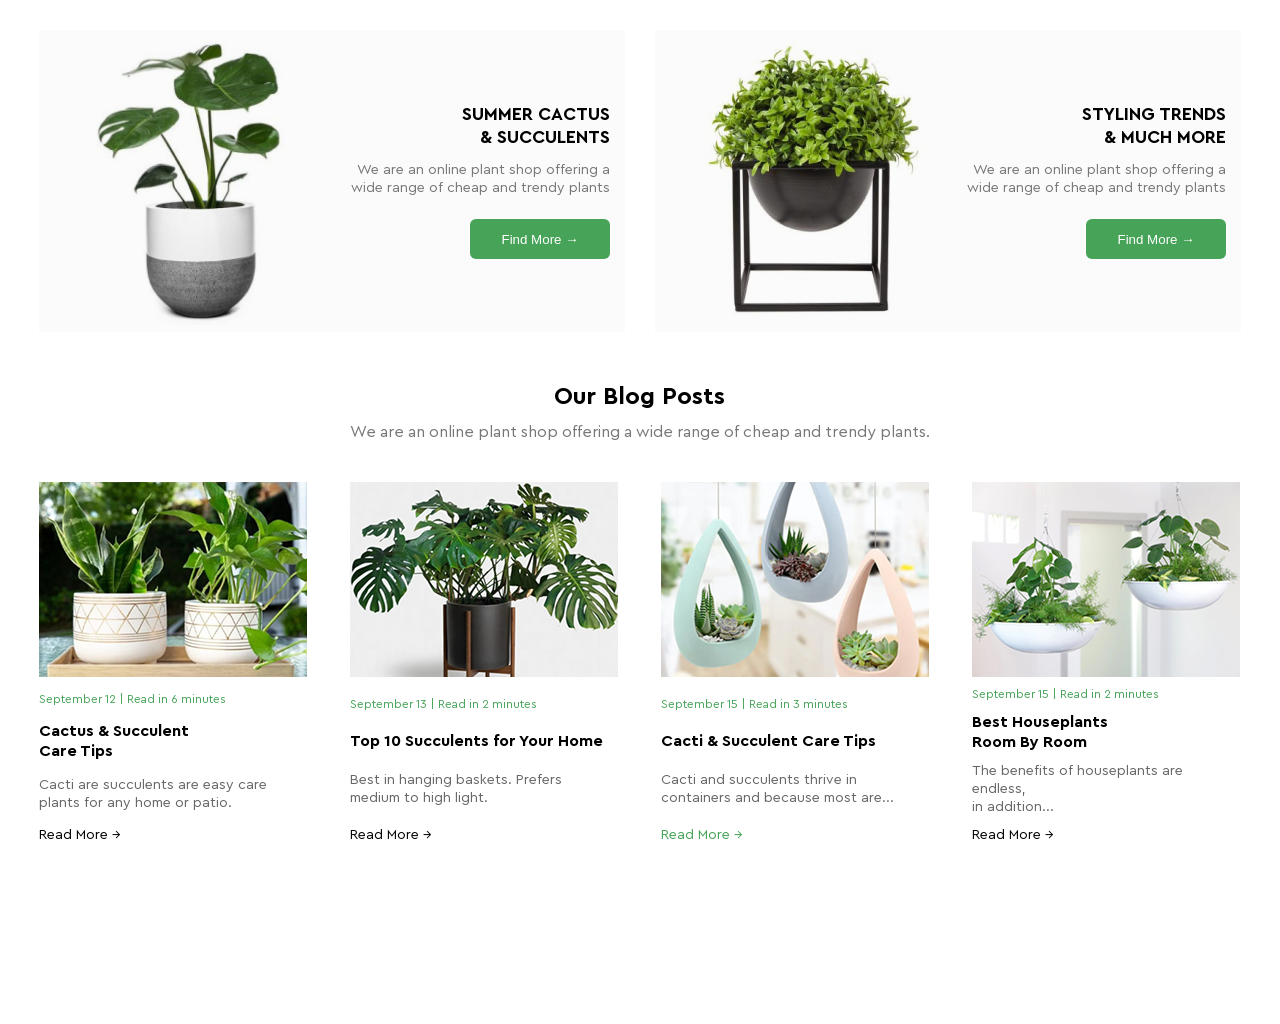
==== index.html @ 1a519a80 "Add files via upload" ====
<!DOCTYPE html>
<html lang="en">
<head>
<meta charset="UTF-8">
<title>GreenShop</title>
<link rel="stylesheet" href="style/style.css">
</head>

<body>

<div class="page">


<div class="content">


<section class="promo">

<div class="promo-card">

<img src="images/cactus.png" class="promo-img">

<div class="promo-text">

<h3>SUMMER CACTUS<br>& SUCCULENTS</h3>

<p>
We are an online plant shop offering a wide range
of cheap and trendy plants<br>
</p>

<button>Find More →</button>

</div>

</div>


<div class="promo-card">

<img src="images/plant.png" class="promo-img">

<div class="promo-text">

<h3>STYLING TRENDS<br>& MUCH MORE</h3>

<p>
We are an online plant shop offering a<br> wide
range of cheap and trendy plants<br>
</p>

<button>Find More →</button>

</div>

</div>

</section>



<section class="blog">

<h2>Our Blog Posts</h2>

<p class="blog-sub">
We are an online plant shop offering a wide range of cheap and trendy plants.
</p>


<div class="blog-cards">


<div class="blog-card">
<img src="images/blog1.png">
<span class="date">September 12 | Read in 6 minutes</span>
<h4>Cactus & Succulent<br> Care Tips</h4>
<p>
Cacti are succulents are easy care<br>
plants for any home or patio.
</p>
<a href="#">Read More →</a>
</div>


<div class="blog-card">
<img src="images/blog2.png">
<span class="date">September 13 | Read in 2 minutes</span>
<h4>Top 10 Succulents for Your Home</h4>
<p>Best in hanging baskets. Prefers<br>
 medium to high light.
</p>
<a href="#">Read More →</a>
</div>


<div class="blog-card">
<img src="images/blog3.png">
<span class="date">September 15 | Read in 3 minutes</span>
<h4>Cacti & Succulent Care Tips</h4>
<p>
Cacti and succulents thrive in<br>
containers and because most are...
</p>
<a href="#">Read More →</a>
</div>


<div class="blog-card">
<img src="images/blog4.png">
<span class="date">September 15 | Read in 2 minutes</span>
<h4>Best Houseplants<br> Room By Room</h4>
<p>
The benefits of houseplants are endless,<br>
in addition...
</p>
<a href="#">Read More →</a>
</div>


</div>
</section>

</div>

</div>

</body>
</html>
---- style/style.css ----
@font-face {
font-family: "Cera Pro";
src: url("../fonts/CeraPro-Regular.woff") format("woff");
font-weight: 400;
}

@font-face {
font-family: "Cera Pro";
src: url("../fonts/CeraPro-Medium.woff") format("woff");
font-weight: 500;
}

@font-face {
font-family: "Cera Pro";
src: url("../fonts/CeraPro-Bold.woff") format("woff");
font-weight: 700;
}
body{
font-family: "Cera Pro", sans-serif;
}
*{
margin:0;
padding:0;
box-sizing:border-box;
}

body{
font-family:"Cera Pro",sans-serif;
background:#FFFFFF;
display:flex;
justify-content:center;
}

.page{
width:1440px;
height:1024px;
background:#fff;
}

.content{
width:1202px;
margin:0 auto;
}

/* HEADER */

.header{
display:flex;
justify-content:space-between;
align-items:center;
height:70px;
padding:0 120px;
}

.login{
text-decoration:none;
color:#46A358;
font-weight:600;
}

/* PROMO BLOCKS */

.promo{
display:flex;
justify-content:space-between;
margin-top:30px;
}

.promo-card{
width:586px;
height:302px;
background:#FBFBFB;
display:flex;
justify-content:space-between;
align-items:center;
padding:15px;
}

.promo-img{
width:289px;
height:287px;
mix-blend-mode:multiply;
}

.promo-text{
display:flex;
flex-direction:column;
align-items:flex-end;
text-align:right;
gap:12px;
width: 260px;
}

.promo-text h3{
font-size:18px;
}

.promo-text p{
font-size:14px;
color:#777;
}

.promo-text button{
width:140px;
height:40px;
background:#46A358;
border:none;
border-radius:6px;
color:white;
cursor:pointer;
margin-top:10px;
}

/* BLOG */

.blog{
width:1201px;
margin-top:50px;
}

.blog h2{
text-align:center;
margin-bottom:10px;
}

.blog-sub{
text-align:center;
color:#777;
margin-bottom:40px;
}

.blog-cards{
display:flex;
justify-content:space-between;
}

.blog-card{
width:268px;
height:362px;
display:flex;
flex-direction:column;
gap:10px;
justify-content:space-between;
}

.blog-card img{
width:268px;
height:195px;
object-fit:cover;
}

.date{
font-size:12px;
color:#46A358;
}

.blog-card h4{
font-size:16px;
}

.blog-card p{
font-size:14px;
color:#666;
}

.blog-card a{
color:#020302;
text-decoration:none;
font-size:14px;
}

.blog-card:nth-child(3) a{
color: #46A358;
}
/* REGISTRATION */

.register-page{
width:400px;
margin:150px auto;
display:flex;
flex-direction:column;
gap:20px;
}

.form{
display:flex;
flex-direction:column;
gap:15px;
}

.form input{
height:40px;
padding-left:10px;
border:1px solid #ccc;
}

.form button{
height:40px;
background:#46A358;
border:none;
color:white;
border-radius:6px;
}
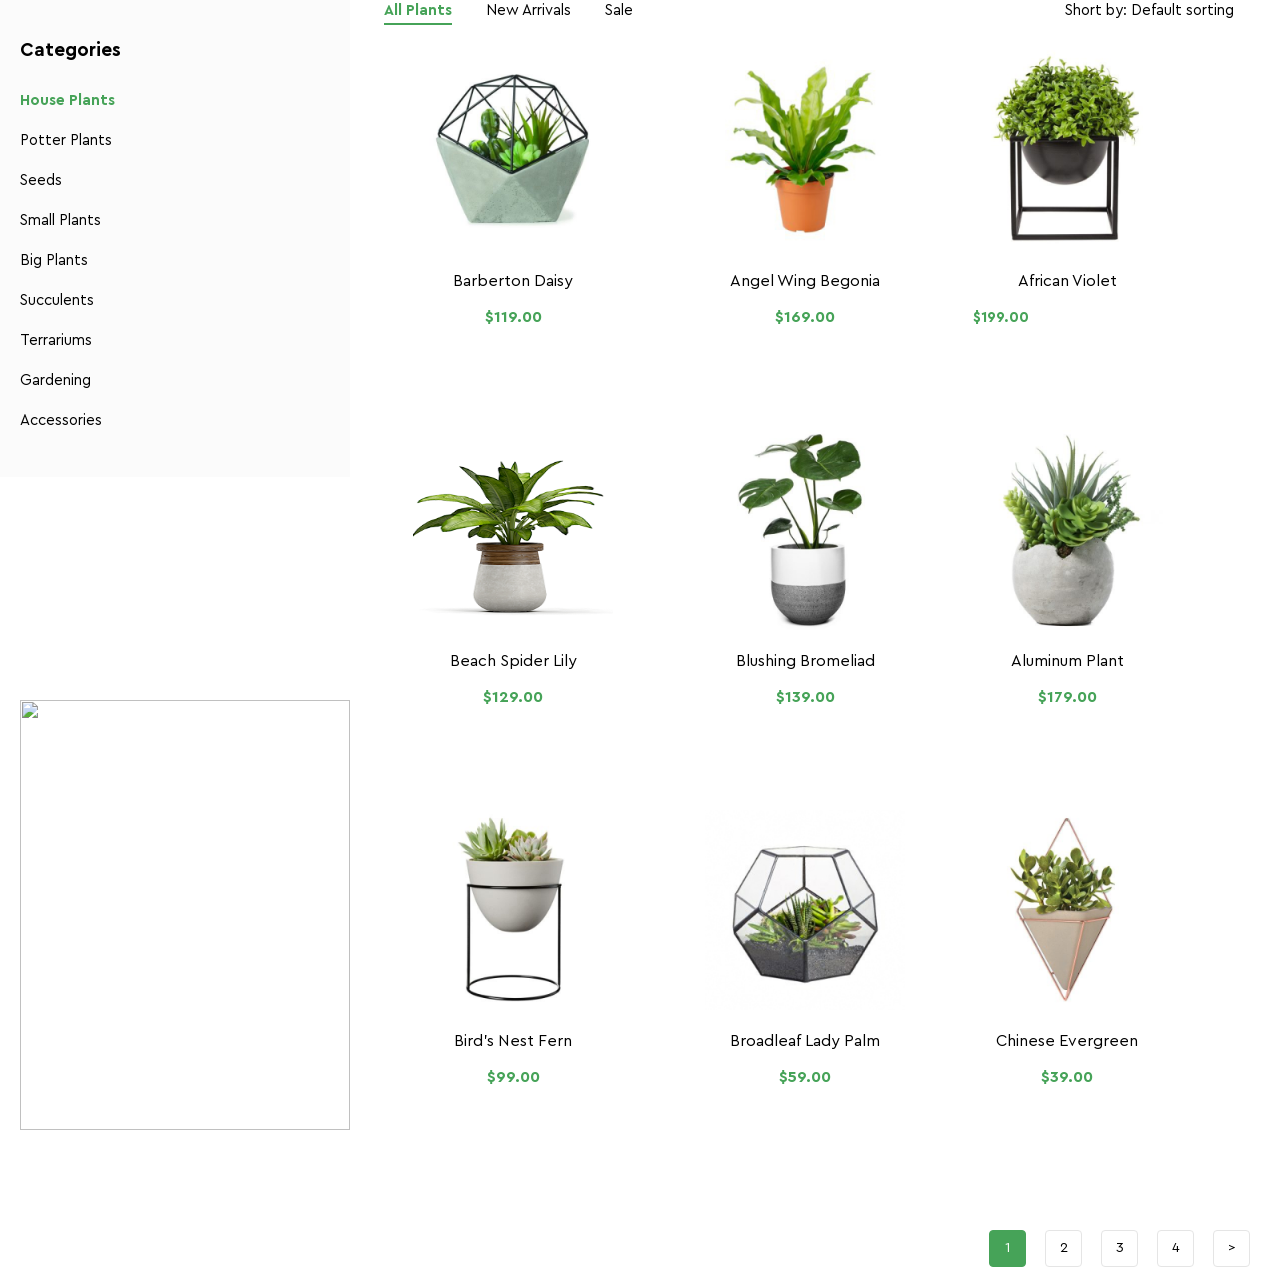
==== commit 7c30f062: "Add files via upload" ====
--- a/index.html
+++ b/index.html
@@ -1,129 +1,124 @@
-<!DOCTYPE html>
+<!doctype html>
 <html lang="en">
-<head>
-<meta charset="UTF-8">
-<title>GreenShop</title>
-<link rel="stylesheet" href="style/style.css">
-</head>
+  <head>
+    <meta charset="UTF-8" />
+    <title>Plants Shop</title>
+    <link rel="stylesheet" href="styles/style.css" />
+  </head>
 
-<body>
+  <body>
+    <div class="container">
+      <div class="left">
+        <div class="categories">
+          <h3>Categories</h3>
 
-<div class="page">
+          <ul>
+            <li>House Plants</li>
+            <li>Potter Plants</li>
+            <li>Seeds</li>
+            <li>Small Plants</li>
+            <li>Big Plants</li>
+            <li>Succulents</li>
+            <li>Terrariums</li>
+            <li>Gardening</li>
+            <li>Accessories</li>
+          </ul>
+        </div>
 
+        <div class="shop">
+          <!-- блок фильтров -->
+          <div class="filters">
+            <div>
+              <span class="active">All Plants</span>
+              <span>New Arrivals</span>
+              <span>Sale</span>
+            </div>
 
-<div class="content">
+            <div class="sort">Short by: Default sorting</div>
+          </div>
+          <!-- блок карточек -->
+          <div class="card">
+            <img src="images/plant1.png" />
+            <p class="name">Barberton Daisy</p>
+            <p class="price">$119.00</p>
+          </div>
 
+          <div class="card">
+            <div class="card-img">
+              <img src="images/plant2.png" />
 
-<section class="promo">
+              <div class="icons">
+                <img src="images/cart.png" />
+                <img src="images/like.png" />
+                <img src="images/search.png" />
+              </div>
+            </div>
 
-<div class="promo-card">
+            <p class="name">Angel Wing Begonia</p>
+            <p class="price">$169.00</p>
+          </div>
 
-<img src="images/cactus.png" class="promo-img">
+          <div class="card">
+            <div class="card-img">
+              <div class="sale">13% OFF</div>
 
-<div class="promo-text">
+              <img src="images/plant3.png" />
+            </div>
 
-<h3>SUMMER CACTUS<br>& SUCCULENTS</h3>
+            <p class="name">African Violet</p>
 
-<p>
-We are an online plant shop offering a wide range
-of cheap and trendy plants<br>
-</p>
+            <p class="price">
+              <span class="new">$199.00</span>
+              <span class="old">$229.00</span>
+            </p>
+          </div>
 
-<button>Find More →</button>
+          <div class="card">
+            <img src="images/plant4.png" />
+            <p class="name">Beach Spider Lily</p>
+            <p class="price">$129.00</p>
+          </div>
 
-</div>
+          <div class="card">
+            <img src="images/plant5.png" />
+            <p class="name">Blushing Bromeliad</p>
+            <p class="price">$139.00</p>
+          </div>
+          <div class="card">
+            <img src="images/plant6.png" />
+            <p class="name">Aluminum Plant</p>
+            <p class="price">$179.00</p>
+          </div>
 
-</div>
+          <div class="card">
+            <img src="images/plant7.png" />
+            <p class="name">Bird's Nest Fern</p>
+            <p class="price">$99.00</p>
+          </div>
 
+          <div class="card">
+            <img src="images/plant8.png" />
+            <p class="name">Broadleaf Lady Palm</p>
+            <p class="price">$59.00</p>
+          </div>
 
-<div class="promo-card">
-
-<img src="images/plant.png" class="promo-img">
-
-<div class="promo-text">
-
-<h3>STYLING TRENDS<br>& MUCH MORE</h3>
-
-<p>
-We are an online plant shop offering a<br> wide
-range of cheap and trendy plants<br>
-</p>
-
-<button>Find More →</button>
-
-</div>
-
-</div>
-
-</section>
-
-
-
-<section class="blog">
-
-<h2>Our Blog Posts</h2>
-
-<p class="blog-sub">
-We are an online plant shop offering a wide range of cheap and trendy plants.
-</p>
-
-
-<div class="blog-cards">
-
-
-<div class="blog-card">
-<img src="images/blog1.png">
-<span class="date">September 12 | Read in 6 minutes</span>
-<h4>Cactus & Succulent<br> Care Tips</h4>
-<p>
-Cacti are succulents are easy care<br>
-plants for any home or patio.
-</p>
-<a href="#">Read More →</a>
-</div>
-
-
-<div class="blog-card">
-<img src="images/blog2.png">
-<span class="date">September 13 | Read in 2 minutes</span>
-<h4>Top 10 Succulents for Your Home</h4>
-<p>Best in hanging baskets. Prefers<br>
- medium to high light.
-</p>
-<a href="#">Read More →</a>
-</div>
-
-
-<div class="blog-card">
-<img src="images/blog3.png">
-<span class="date">September 15 | Read in 3 minutes</span>
-<h4>Cacti & Succulent Care Tips</h4>
-<p>
-Cacti and succulents thrive in<br>
-containers and because most are...
-</p>
-<a href="#">Read More →</a>
-</div>
-
-
-<div class="blog-card">
-<img src="images/blog4.png">
-<span class="date">September 15 | Read in 2 minutes</span>
-<h4>Best Houseplants<br> Room By Room</h4>
-<p>
-The benefits of houseplants are endless,<br>
-in addition...
-</p>
-<a href="#">Read More →</a>
-</div>
-
-
-</div>
-</section>
-
-</div>
-
-</div>
-
-</body>
-</html>+          <div class="card">
+            <img src="images/plant9.png" />
+            <p class="name">Chinese Evergreen</p>
+            <p class="price">$39.00</p>
+          </div>
+        </div>
+        <div class="sale-banner">
+          <img src="images/sale.png" />
+        </div>
+        <div class="pagination">
+          <span class="page active">1</span>
+          <span class="page">2</span>
+          <span class="page">3</span>
+          <span class="page">4</span>
+          <span class="page">></span>
+        </div>
+      </div>
+    </div>
+  </body>
+</html>
--- a/styles/style.css
+++ b/styles/style.css
@@ -0,0 +1,233 @@
+span {
+  margin-right: 30px;
+  font-size: 15px;
+  cursor: pointer;
+}
+
+.filters .active {
+  color: #46a358;
+  font-weight: 700;
+  border-bottom: 2px solid #46a358;
+  padding-bottom: 5px;
+}
+
+.sort {
+  font-size: 15px;
+}
+
+/* cards */
+
+.card {
+  width: 258px;
+  height: 350px;
+  display: inline-block;
+  margin-right: 30px;
+  margin-bottom: 30px;
+  text-align: center;
+  vertical-align: top;
+  font-size: 16px;
+}
+
+.card:nth-child(3n) {
+  margin-right: 0;
+}
+
+.card img {
+  width: 200px;
+  height: 200px;
+}
+/* hover icons */
+
+.card-img {
+  position: relative;
+}
+.card-img::before {
+  content: "";
+  position: absolute;
+  top: 0;
+  left: 0;
+  width: 100%;
+  height: 2px;
+  background: #46a358;
+  opacity: 0;
+}
+.card:hover .card-img::before {
+  opacity: 1;
+}
+
+.icons {
+  position: absolute;
+  bottom: 15px;
+  left: 50%;
+  transform: translateX(-50%);
+  display: flex;
+  gap: 10px;
+  opacity: 0;
+  bottom: -10px;
+}
+
+.card:hover .icons {
+  opacity: 1;
+}
+
+.icons img {
+  width: 20px;
+  height: 20px;
+  background: white;
+  padding: 6px;
+  border-radius: 4px;
+  cursor: pointer;
+}
+
+.cards {
+  font-size: 0;
+  width: 850px;
+}
+
+.cards {
+  font-size: 0;
+  width: 850px;
+}
+
+.name {
+  font-size: 16px;
+}
+
+.price {
+  color: #46a358;
+  font-weight: 700;
+}
+
+/* sale banner */
+
+.sale-banner {
+  position: absolute;
+  width: 330px;
+  height: 430px;
+  top: 700px;
+  left: 20px;
+}
+
+.sale-banner img {
+  width: 100%;
+  height: 100%;
+}
+
+/* pagination */
+
+.pagination {
+  text-align: right;
+  margin-top: 40px;
+}
+
+.page {
+  display: inline-block;
+  width: 35px;
+  height: 35px;
+  line-height: 35px;
+  text-align: center;
+  border: 1px solid #e5e5e5;
+  margin-left: -15px;
+  border-radius: 4px;
+  font-size: 14px;
+  cursor: pointer;
+}
+
+.page.active {
+  background: #46a358;
+  color: white;
+  border: 1px solid #46a358;
+}
+/* fonts */
+
+@font-face {
+  font-family: "Cera Pro";
+  src: url("../fonts/CeraPro-Regular.woff");
+  font-weight: 400;
+}
+
+@font-face {
+  font-family: "Cera Pro";
+  src: url("../fonts/CeraPro-Bold.woff");
+  font-weight: 700;
+}
+
+body {
+  margin: 0;
+  font-family: "Cera Pro", sans-serif;
+  background: #ffffff;
+}
+
+/* layout */
+
+.wrapper {
+  width: 1200px;
+  margin: 0 auto;
+  position: relative;
+}
+
+/* categories */
+
+.categories {
+  width: 310px;
+  background: #fbfbfb;
+  display: inline-block;
+  vertical-align: top;
+  padding: 20px;
+}
+
+.categories ul {
+  list-style: none;
+  padding: 0;
+}
+
+.categories li {
+  line-height: 40px;
+  font-size: 15px;
+}
+
+/* первый пункт списка */
+
+.categories li:first-child {
+  color: #46a358;
+  font-weight: 700;
+}
+/* shop */
+
+.shop {
+  display: inline-block;
+  width: 850px;
+  vertical-align: top;
+  margin-left: 30px;
+}
+
+/* filters */
+
+.filters {
+  margin-bottom: 30px;
+  display: flex;
+  justify-content: space-between;
+  align-items: center;
+}
+.sale {
+  position: absolute;
+  top: 10px;
+  left: 10px;
+  background: #46a358;
+  color: white;
+  font-size: 14px;
+  padding: 5px 10px;
+  opacity: 0;
+}
+.card:hover .sale {
+  opacity: 1;
+}
+.old {
+  color: #a5a5a5;
+  text-decoration: line-through;
+  margin-left: 10px;
+  opacity: 0;
+}
+.card:hover .old {
+  opacity: 1;
+}
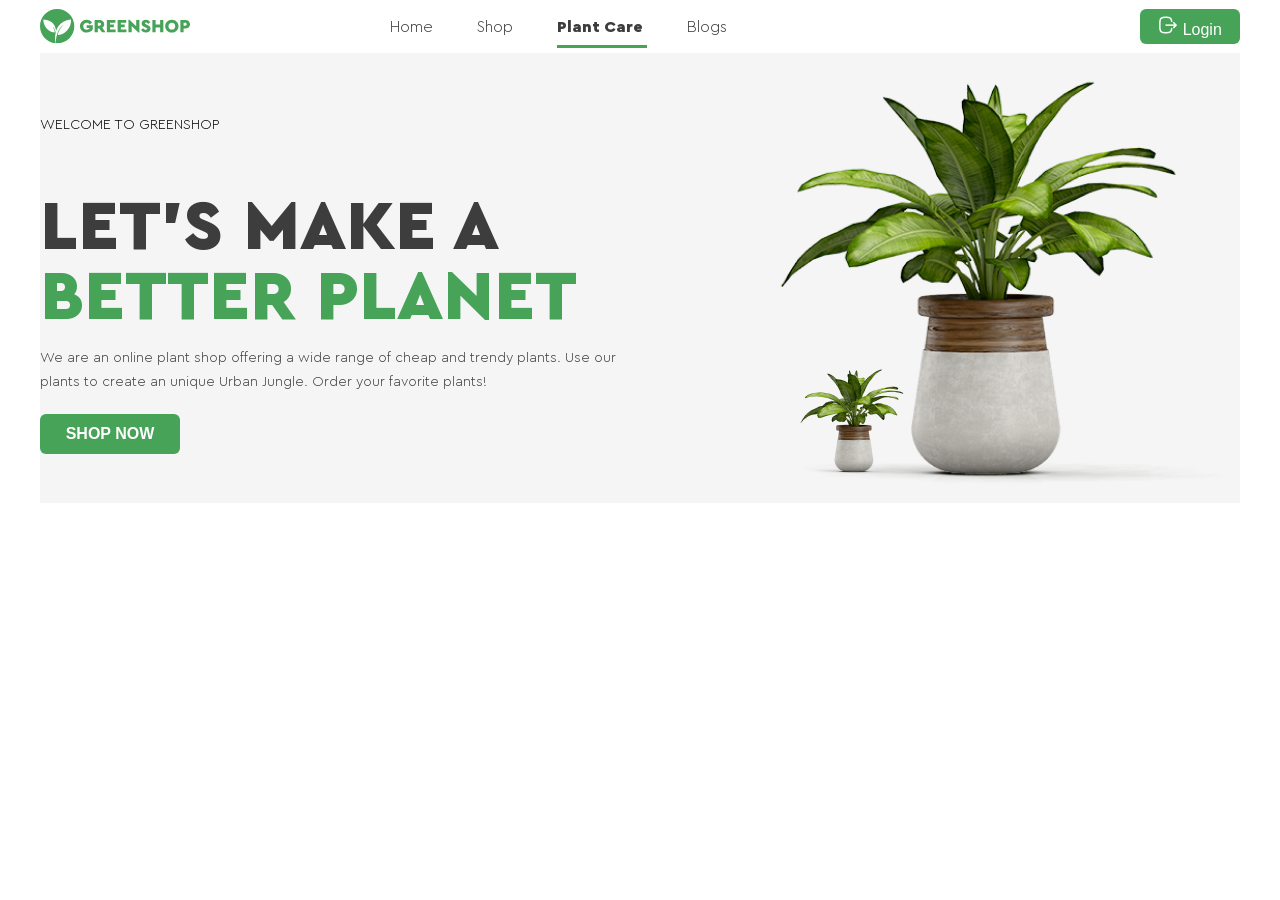
==== commit 1cf8b819: "Add files via upload" ====
--- a/index.html
+++ b/index.html
@@ -1,124 +1,73 @@
 <!doctype html>
-<html lang="en">
+<html>
   <head>
-    <meta charset="UTF-8" />
-    <title>Plants Shop</title>
-    <link rel="stylesheet" href="styles/style.css" />
+    <link rel="stylesheet" href="style/style.css" />
   </head>
 
   <body>
-    <div class="container">
-      <div class="left">
-        <div class="categories">
-          <h3>Categories</h3>
+    <header class="header">
+      <img src="images/Logo (1).svg" class="logo" />
 
-          <ul>
-            <li>House Plants</li>
-            <li>Potter Plants</li>
-            <li>Seeds</li>
-            <li>Small Plants</li>
-            <li>Big Plants</li>
-            <li>Succulents</li>
-            <li>Terrariums</li>
-            <li>Gardening</li>
-            <li>Accessories</li>
-          </ul>
+      <nav class="menu">
+        <a>Home</a>
+        <a>Shop</a>
+
+        <div class="dropdown">
+          <a class="active">Plant Care</a>
+
+          <!-- 1 уровень -->
+          <div class="submenu">
+            <div>Drainage</div>
+            <div>Fungicides</div>
+            <div>Fertilizer</div>
+
+            <!-- 2 уровень -->
+            <div class="has-submenu active">
+              Priming
+              <span class="arrow">›</span>
+
+              <div class="sub-submenu">
+                <div>Universal</div>
+                <div>For Ficus</div>
+                <div>For Cacti</div>
+                <div>For Citrus</div>
+                <div>For those in bloom</div>
+                <div>For Orchids</div>
+              </div>
+            </div>
+          </div>
         </div>
 
-        <div class="shop">
-          <!-- блок фильтров -->
-          <div class="filters">
-            <div>
-              <span class="active">All Plants</span>
-              <span>New Arrivals</span>
-              <span>Sale</span>
-            </div>
+        <a>Blogs</a>
+      </nav>
 
-            <div class="sort">Short by: Default sorting</div>
-          </div>
-          <!-- блок карточек -->
-          <div class="card">
-            <img src="images/plant1.png" />
-            <p class="name">Barberton Daisy</p>
-            <p class="price">$119.00</p>
-          </div>
+      <button class="login">
+        <img src="images/login-icon.png" class="login-icon" />
+        Login
+      </button>
+    </header>
 
-          <div class="card">
-            <div class="card-img">
-              <img src="images/plant2.png" />
+    <section class="banner">
+      <div class="text">
+        <p class="welcome">WELCOME TO GREENSHOP</p>
 
-              <div class="icons">
-                <img src="images/cart.png" />
-                <img src="images/like.png" />
-                <img src="images/search.png" />
-              </div>
-            </div>
+        <h1>
+          LET'S MAKE A<br />
+          <span class="line">BETTER PLANET</span>
+        </h1>
 
-            <p class="name">Angel Wing Begonia</p>
-            <p class="price">$169.00</p>
-          </div>
+        <p class="description">
+          We are an online plant shop offering a wide range of cheap and trendy
+          plants. Use our plants to create an unique Urban Jungle. Order your
+          favorite plants!
+        </p>
 
-          <div class="card">
-            <div class="card-img">
-              <div class="sale">13% OFF</div>
+        <button class="shop">SHOP NOW</button>
+      </div>
 
-              <img src="images/plant3.png" />
-            </div>
-
-            <p class="name">African Violet</p>
-
-            <p class="price">
-              <span class="new">$199.00</span>
-              <span class="old">$229.00</span>
-            </p>
-          </div>
-
-          <div class="card">
-            <img src="images/plant4.png" />
-            <p class="name">Beach Spider Lily</p>
-            <p class="price">$129.00</p>
-          </div>
-
-          <div class="card">
-            <img src="images/plant5.png" />
-            <p class="name">Blushing Bromeliad</p>
-            <p class="price">$139.00</p>
-          </div>
-          <div class="card">
-            <img src="images/plant6.png" />
-            <p class="name">Aluminum Plant</p>
-            <p class="price">$179.00</p>
-          </div>
-
-          <div class="card">
-            <img src="images/plant7.png" />
-            <p class="name">Bird's Nest Fern</p>
-            <p class="price">$99.00</p>
-          </div>
-
-          <div class="card">
-            <img src="images/plant8.png" />
-            <p class="name">Broadleaf Lady Palm</p>
-            <p class="price">$59.00</p>
-          </div>
-
-          <div class="card">
-            <img src="images/plant9.png" />
-            <p class="name">Chinese Evergreen</p>
-            <p class="price">$39.00</p>
-          </div>
-        </div>
-        <div class="sale-banner">
-          <img src="images/sale.png" />
-        </div>
-        <div class="pagination">
-          <span class="page active">1</span>
-          <span class="page">2</span>
-          <span class="page">3</span>
-          <span class="page">4</span>
-          <span class="page">></span>
-        </div>
+      <div class="image">
+        <img src="images/Frame 1.png" class="logo" />
       </div>
-    </div>
+    </section>
   </body>
 </html>
--- a/style/style.css
+++ b/style/style.css
@@ -0,0 +1,250 @@
+@font-face {
+  font-family: "Cera Pro";
+  src: url("../fonts/CeraPro-Light.woff") format("woff");
+  font-weight: 400;
+}
+
+@font-face {
+  font-family: "Cera Pro";
+  src: url("../fonts/CeraPro-Black.woff") format("woff");
+  font-weight: 700;
+}
+
+body {
+  margin: 0;
+  font-family: "Cera Pro", sans-serif;
+}
+
+.header {
+  width: 1200px;
+  height: 53px;
+  margin: auto;
+  display: flex;
+  align-items: center;
+}
+
+.logo {
+  width: 150px;
+}
+
+.menu {
+  margin-left: 200px;
+}
+
+.menu a {
+  margin-right: 40px;
+  text-decoration: none;
+  color: #3d3d3d;
+  font-size: 16px;
+}
+
+.menu .active {
+  font-weight: 700;
+}
+
+.login {
+  margin-left: auto;
+  width: 100px;
+  height: 35px;
+  background: #46a358;
+  border: none;
+  color: white;
+  border-radius: 6px;
+  font-size: 16px;
+}
+
+.banner {
+  width: 1200px;
+  height: 450px;
+  margin: auto;
+  display: flex;
+  align-items: center;
+  background: linear-gradient(#f5f5f5, #f5f5f5);
+}
+
+.text {
+  width: 650px;
+}
+.welcome {
+  font-size: 14px;
+  letter-spacing: 10%;
+  font-weight: 500;
+  text-transform: uppercase;
+}
+
+h1 {
+  font-size: 70px;
+  font-weight: 900;
+  line-height: 70px;
+  text-transform: uppercase;
+  color: #3d3d3d;
+  margin-bottom: 10px;
+}
+
+h1 span {
+  color: #46a358;
+  display: inline;
+}
+
+.description {
+  font-size: 14px;
+  line-height: 24px;
+  color: #3d3d3d;
+  margin-bottom: 20px;
+}
+
+.shop {
+  width: 140px;
+  height: 40px;
+  background: #46a358;
+  border: none;
+  color: white;
+  font-size: 16px;
+  font-weight: 700;
+  border-radius: 6px;
+}
+
+.image img {
+  width: 507px;
+  margin-left: 100px;
+}
+/* dropdown */
+.dropdown {
+  position: relative;
+  display: inline-block;
+}
+
+/* 1 уровень */
+.submenu {
+  position: absolute;
+  top: calc(100% + 17px)
+  left: 0;
+  margin-top: 17px;
+
+  background: #edf6ee;
+  box-shadow: 0 4px 25px rgba(0, 0, 0, 0.1);
+
+  padding: 10px 0;
+  min-width: 200px;
+
+ display: none;
+}
+
+/* показать */
+.dropdown:hover .submenu {
+  display: block;
+}
+
+/* элементы */
+.submenu div {
+  padding: 12px 20px;
+  cursor: pointer;
+  position: relative;
+}
+
+/* hover */
+.submenu div:hover {
+  background: #f5f5f5;
+}
+.submenu .active:hover {
+  background: #1a712a;
+  color: white;
+}
+/* активный зелёный */
+.submenu .active {
+  background: #1a712a;
+  color: white;
+}
+
+/* стрелка */
+.arrow {
+  position: absolute;
+  right: 15px;
+}
+
+/* 2 уровень */
+.sub-submenu {
+  position: absolute;
+  top: 0;
+  left: 100%;
+
+  background: #edf6ee;
+  box-shadow: 0 4px 25px rgba(0, 0, 0, 0.1);
+
+  min-width: 200px;
+  padding: 0;
+
+  display: none;
+}
+
+/* показать второй уровень */
+.has-submenu:hover .sub-submenu {
+  display: block;
+}
+
+/* hover второго уровня */
+.submenu div {
+  color: #3d3d3d;
+}
+.sub-submenu div:hover {
+  background: #46a358;
+  color: white;
+}
+.sub-submenu div {
+  color: #3d3d3d;
+}
+
+.submenu,
+.sub-submenu {
+  z-index: 1000;
+}
+.has-submenu {
+  position: relative;
+  margin-top: -12px;
+}
+.has-submenu .sub-submenu {
+  position: absolute;
+  top: 0;
+  left: 100%;
+  margin-top: -125px;
+}
+
+.has-submenu .sub-submenu {
+  top: 0;
+}
+.submenu {
+  position: absolute;
+}
+
+.sub-submenu {
+  position: absolute;
+}
+.dropdown::after {
+  content: "";
+  position: absolute;
+  top: 100%;
+  left: 0;
+  width: 200px;
+  height: 15px;
+}
+.menu a.active {
+  position: relative;
+}
+
+/* линия */
+.menu a.active::after {
+  content: "";
+  position: absolute;
+
+  width: 90px;
+  height: 3px;
+
+  background: #46A358;
+
+  left: 0;
+  top: 100%;
+  margin-top: 10px;
+}
+.line {
+  white-space: nowrap;
+}
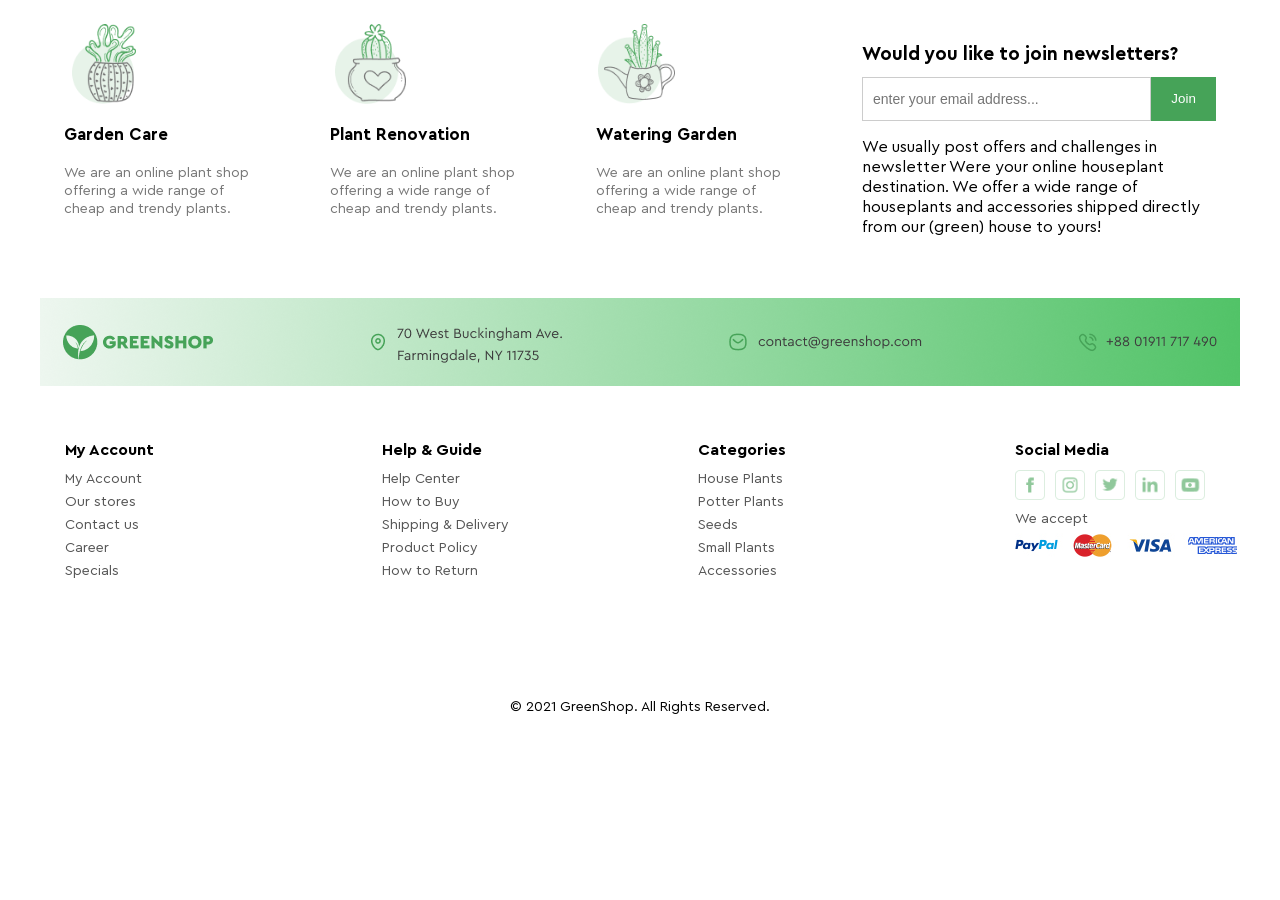
==== commit 85d9eb25: "Add files via upload" ====
--- a/index.html
+++ b/index.html
@@ -1,73 +1,109 @@
 <!doctype html>
-<html>
+<html lang="en">
   <head>
-    <link rel="stylesheet" href="style/style.css" />
+    <meta charset="UTF-8" />
+    <title>GreenShop</title>
+
+    <!-- подключение CSS -->
+    <link rel="stylesheet" href="styles/styles.css" />
   </head>
-
   <body>
-    <header class="header">
-      <img src="images/Logo (1).svg" class="logo" />
-
-      <nav class="menu">
-        <a>Home</a>
-        <a>Shop</a>
-
-        <div class="dropdown">
-          <a class="active">Plant Care</a>
-
-          <!-- 1 уровень -->
-          <div class="submenu">
-            <div>Drainage</div>
-            <div>Fungicides</div>
-            <div>Fertilizer</div>
-
-            <!-- 2 уровень -->
-            <div class="has-submenu active">
-              Priming
-              <span class="arrow">›</span>
-
-              <div class="sub-submenu">
-                <div>Universal</div>
-                <div>For Ficus</div>
-                <div>For Cacti</div>
-                <div>For Citrus</div>
-                <div>For those in bloom</div>
-                <div>For Orchids</div>
-              </div>
-            </div>
-          </div>
+    <footer class="footer">
+      <!-- ===== верх ===== -->
+      <div class="footer-top">
+        <div class="feature">
+          <div class="icon"></div>
+          <h3>Garden Care</h3>
+          <p>
+            We are an online plant shop offering a wide range of cheap and
+            trendy plants.
+          </p>
         </div>
 
-        <a>Blogs</a>
-      </nav>
+        <div class="feature">
+          <div class="icon"></div>
+          <h3>Plant Renovation</h3>
+          <p>
+            We are an online plant shop offering a wide range of cheap and
+            trendy plants.
+          </p>
+        </div>
 
-      <button class="login">
-        <img src="images/login-icon.png" class="login-icon" />
-        Login
-      </button>
-    </header>
+        <div class="feature">
+          <div class="icon"></div>
+          <h3>Watering Garden</h3>
+          <p>
+            We are an online plant shop offering a wide range of cheap and
+            trendy plants.
+          </p>
+        </div>
 
-    <section class="banner">
-      <div class="text">
-        <p class="welcome">WELCOME TO GREENSHOP</p>
+        <div class="newsletter">
+          <h3>Would you like to join newsletters?</h3>
 
-        <h1>
-          LET'S MAKE A<br />
-          <span class="line">BETTER PLANET</span>
-        </h1>
+          <div class="input-box">
+            <input type="text" placeholder="enter your email address..." />
+            <button>Join</button>
+          </div>
 
-        <p class="description">
-          We are an online plant shop offering a wide range of cheap and trendy
-          plants. Use our plants to create an unique Urban Jungle. Order your
-          favorite plants!
-        </p>
-
-        <button class="shop">SHOP NOW</button>
+          <p>
+            We usually post offers and challenges in newsletter Were your online
+            houseplant destination. We offer a wide range of houseplants and
+            accessories shipped directly from our (green) house to yours!
+          </p>
+        </div>
       </div>
 
-      <div class="image">
-        <img src="images/Frame 1.png" class="logo" />
+      <!-- ===== зелёный блок ===== -->
+      <div class="footer-middle"></div>
+
+      <!-- ===== низ ===== -->
+      <div class="footer-bottom">
+        <div class="column">
+          <h4>My Account</h4>
+          <p>My Account</p>
+          <p>Our stores</p>
+          <p>Contact us</p>
+          <p>Career</p>
+          <p>Specials</p>
+        </div>
+
+        <div class="column">
+          <h4>Help & Guide</h4>
+          <p>Help Center</p>
+          <p>How to Buy</p>
+          <p>Shipping & Delivery</p>
+          <p>Product Policy</p>
+          <p>How to Return</p>
+        </div>
+
+        <div class="column">
+          <h4>Categories</h4>
+          <p>House Plants</p>
+          <p>Potter Plants</p>
+          <p>Seeds</p>
+          <p>Small Plants</p>
+          <p>Accessories</p>
+        </div>
+
+        <div class="column">
+          <h4>Social Media</h4>
+
+          <div class="socials">
+            <div></div>
+            <div></div>
+            <div></div>
+            <div></div>
+            <div></div>
+          </div>
+
+          <p>We accept</p>
+          <div class="payments"></div>
+        </div>
       </div>
-    </section>
+
+      <!-- копирайт -->
+      <div class="copyright">© 2021 GreenShop. All Rights Reserved.</div>
+    </footer>
   </body>
 </html>
--- a/styles/styles.css
+++ b/styles/styles.css
@@ -0,0 +1,198 @@
+@font-face {
+  font-family: "Cera Pro";
+  src: url("../fonts/CeraPro-Regular.ttf") format("truetype");
+  font-weight: 400;
+}
+
+@font-face {
+  font-family: "Cera Pro";
+  src: url("../fonts/CeraPro-Bold.ttf") format("truetype");
+  font-weight: 700;
+}
+
+@font-face {
+  font-family: "Cera Pro";
+  src: url("../fonts/CeraPro-Light.ttf") format("truetype");
+  font-weight: 300;
+}
+
+/* ===== базовые ===== */
+body {
+  margin: 0;
+  display: flex;
+  justify-content: center;
+}
+
+.footer {
+  width: 1200px;
+  height: 610px;
+  font-family: "Cera Pro", sans-serif;
+}
+
+/* ===== верхний блок ===== */
+.footer-top {
+  display: flex;
+  justify-content: space-between;
+  height: 250px;
+  padding: 24px;
+}
+
+/* карточки */
+.feature {
+  width: 204px;
+  display: flex;
+  flex-direction: column;
+}
+
+/* КАРТИНКА СВЕРХУ */
+.icon {
+  width: 80px;
+  height: 80px;
+  margin-bottom: 15px;
+
+  background-repeat: no-repeat;
+  background-position: center;
+  background-size: contain;
+}
+
+/* разные картинки */
+.feature:nth-child(1) .icon {
+  background-image: url("../images/icon1.png");
+}
+
+.feature:nth-child(2) .icon {
+  background-image: url("../images/icon2.png");
+}
+
+.feature:nth-child(3) .icon {
+  background-image: url("../images/icon3.png");
+}
+
+/* текст */
+.feature h3 {
+  font-size: 17px;
+  margin: 5px 0;
+}
+
+.feature p {
+  font-size: 14px;
+  color: #777;
+}
+
+/* ===== newsletter ===== */
+.newsletter {
+  width: 354px;
+}
+
+.newsletter h3 {
+  margin-bottom: 10px;
+}
+
+.input-box {
+  display: flex;
+  margin: 10px 0;
+}
+
+.input-box input {
+  width: 100%;
+  height: 40px;
+  border: 1px solid #ccc;
+  padding-left: 10px;
+  font-size: 14px;
+}
+
+.input-box button {
+  width: 80px;
+  background: #46a358;
+  color: white;
+  border: none;
+  cursor: pointer;
+}
+
+/* ===== зелёный блок ===== */
+.footer-middle {
+  height: 88px;
+  width: 1200px;
+
+  background: url("../images/green-line.png") no-repeat center;
+  background-size: cover;
+
+  display: flex;
+  align-items: center;
+  justify-content: space-around;
+
+  color: white;
+  font-size: 14px;
+}
+
+/* ===== нижний блок ===== */
+.footer-bottom {
+  display: flex;
+  justify-content: space-between;
+  height: 236px;
+  padding: 33px 25px;
+}
+
+.column {
+  width: 200px;
+}
+
+.column h4 {
+  margin-bottom: 10px;
+  font-size: 16px;
+}
+
+.column p {
+  font-size: 14px;
+  margin: 5px 0;
+  color: #555;
+}
+
+/* ===== соцсети ===== */
+.socials {
+  display: flex;
+  gap: 10px;
+  margin-bottom: 10px;
+}
+
+.socials div {
+  width: 30px;
+  height: 30px;
+  background-size: contain;
+  background-repeat: no-repeat;
+}
+
+/* иконки соцсетей */
+.socials div:nth-child(1) {
+  background-image: url("../images/facebook.png");
+}
+
+.socials div:nth-child(2) {
+  background-image: url("../images/instagram.png");
+}
+
+.socials div:nth-child(3) {
+  background-image: url("../images/twitter.png");
+}
+
+.socials div:nth-child(4) {
+  background-image: url("../images/linkedin.png");
+}
+
+.socials div:nth-child(5) {
+  background-image: url("../images/youtube.png");
+}
+
+/* ===== платежи ===== */
+.payments {
+  width: 224px;
+  height: 26px;
+  background: url("../images/payments.png") no-repeat center/contain;
+}
+
+/* ===== копирайт ===== */
+.copyright {
+  text-align: center;
+  font-size: 14px;
+  margin-top: 10px;
+}
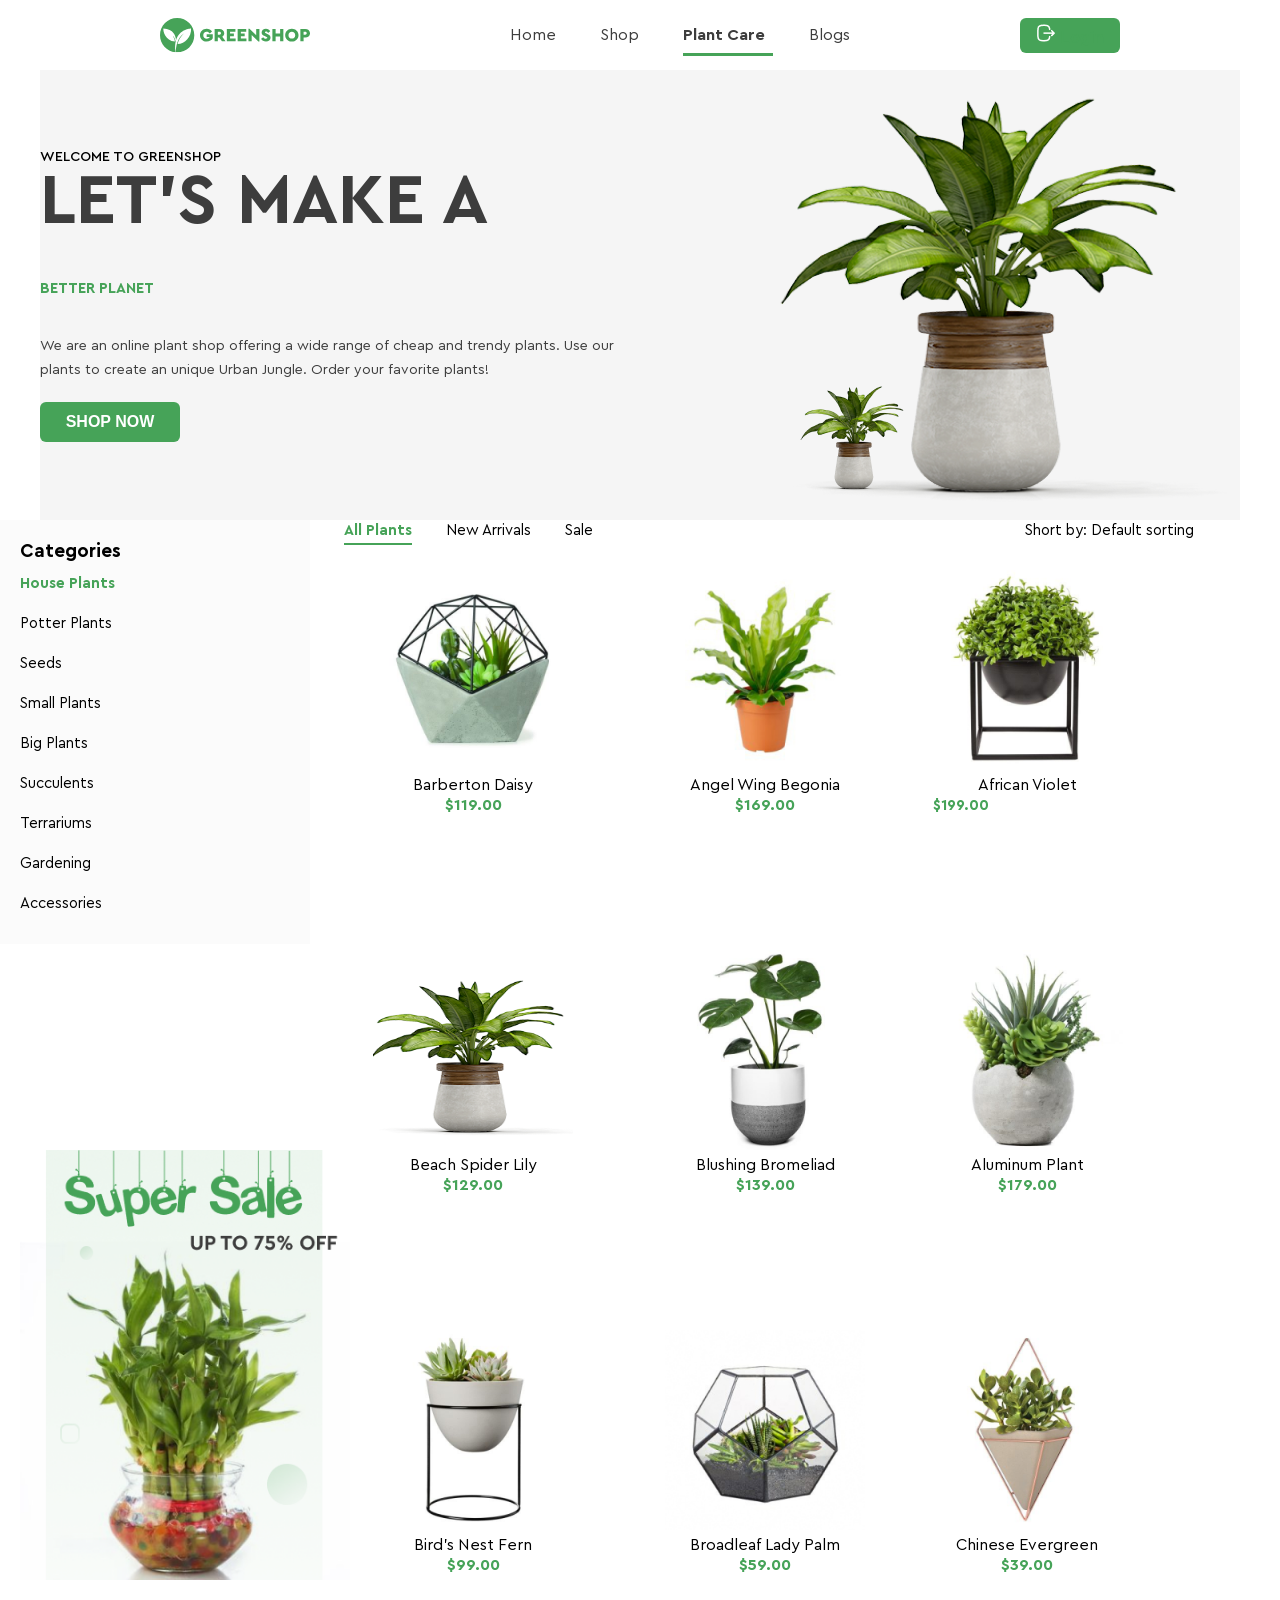
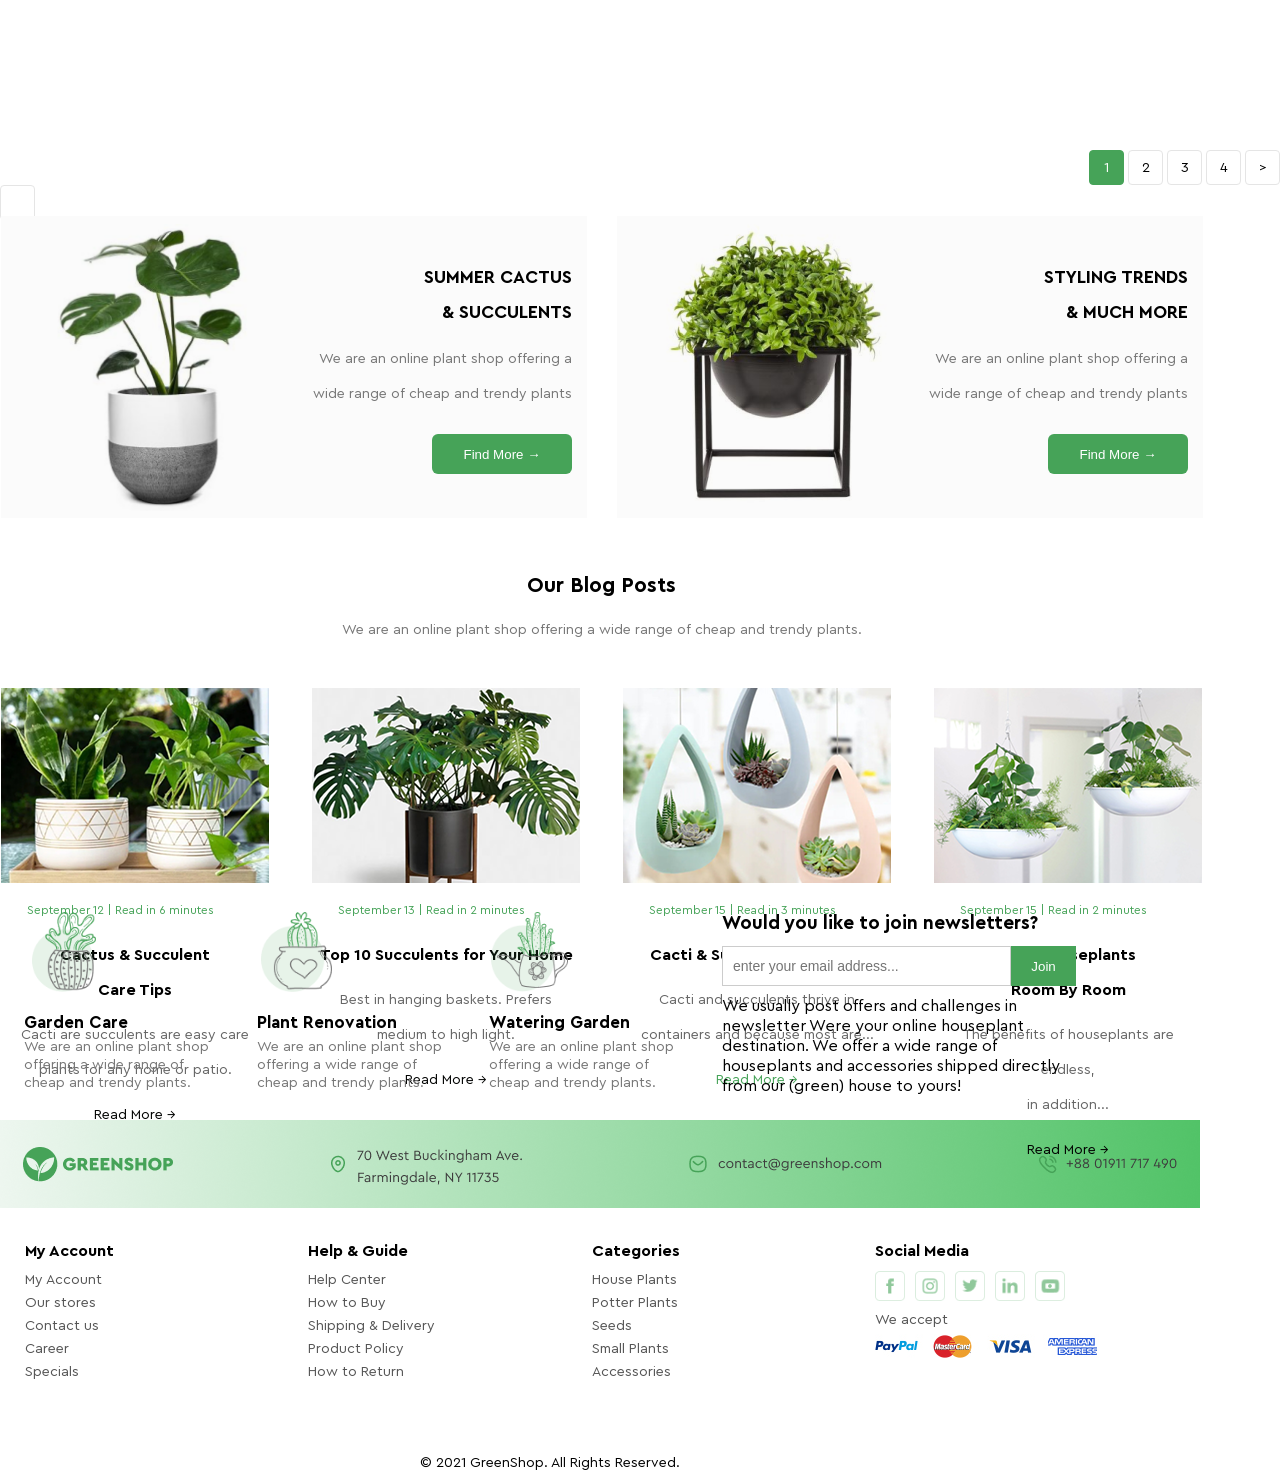
==== commit e32ef706: "Add files via upload" ====
--- a/index.html
+++ b/index.html
@@ -1,109 +1,402 @@
 <!doctype html>
-<html lang="en">
+<html>
   <head>
-    <meta charset="UTF-8" />
-    <title>GreenShop</title>
-
-    <!-- подключение CSS -->
     <link rel="stylesheet" href="styles/styles.css" />
   </head>
+
   <body>
-    <footer class="footer">
-      <!-- ===== верх ===== -->
-      <div class="footer-top">
-        <div class="feature">
-          <div class="icon"></div>
-          <h3>Garden Care</h3>
-          <p>
-            We are an online plant shop offering a wide range of cheap and
-            trendy plants.
-          </p>
-        </div>
-
-        <div class="feature">
-          <div class="icon"></div>
-          <h3>Plant Renovation</h3>
-          <p>
-            We are an online plant shop offering a wide range of cheap and
-            trendy plants.
-          </p>
-        </div>
-
-        <div class="feature">
-          <div class="icon"></div>
-          <h3>Watering Garden</h3>
-          <p>
-            We are an online plant shop offering a wide range of cheap and
-            trendy plants.
-          </p>
-        </div>
-
-        <div class="newsletter">
-          <h3>Would you like to join newsletters?</h3>
-
-          <div class="input-box">
-            <input type="text" placeholder="enter your email address..." />
-            <button>Join</button>
-          </div>
-
-          <p>
-            We usually post offers and challenges in newsletter Were your online
-            houseplant destination. We offer a wide range of houseplants and
-            accessories shipped directly from our (green) house to yours!
-          </p>
-        </div>
+    <header class="header">
+      <img src="images/Logo (1).svg" class="logo" />
+
+      <nav class="menu">
+        <a>Home</a>
+        <a>Shop</a>
+
+        <div class="dropdown">
+          <a class="active">Plant Care</a>
+
+          <!-- 1 уровень -->
+          <div class="submenu">
+            <div>Drainage</div>
+            <div>Fungicides</div>
+            <div>Fertilizer</div>
+
+            <!-- 2 уровень -->
+            <div class="has-submenu active">
+              Priming
+              <span class="arrow">›</span>
+
+              <div class="sub-submenu">
+                <div>Universal</div>
+                <div>For Ficus</div>
+                <div>For Cacti</div>
+                <div>For Citrus</div>
+                <div>For those in bloom</div>
+                <div>For Orchids</div>
+              </div>
+            </div>
+          </div>
+        </div>
+
+        <a>Blogs</a>
+      </nav>
+
+      <button class="login">
+        <img src="images/login-icon.png" class="login-icon" />
+        Login
+      </button>
+    </header>
+
+    <section class="banner">
+      <div class="text">
+        <p class="welcome">WELCOME TO GREENSHOP</p>
+
+        <h1>
+          LET'S MAKE A<br />
+          <span class="line">BETTER PLANET</span>
+        </h1>
+
+        <p class="description">
+          We are an online plant shop offering a wide range of cheap and trendy
+          plants. Use our plants to create an unique Urban Jungle. Order your
+          favorite plants!
+        </p>
+
+        <button class="shop-btn">SHOP NOW</button>
       </div>
 
-      <!-- ===== зелёный блок ===== -->
-      <div class="footer-middle"></div>
-
-      <!-- ===== низ ===== -->
-      <div class="footer-bottom">
-        <div class="column">
-          <h4>My Account</h4>
-          <p>My Account</p>
-          <p>Our stores</p>
-          <p>Contact us</p>
-          <p>Career</p>
-          <p>Specials</p>
-        </div>
-
-        <div class="column">
-          <h4>Help & Guide</h4>
-          <p>Help Center</p>
-          <p>How to Buy</p>
-          <p>Shipping & Delivery</p>
-          <p>Product Policy</p>
-          <p>How to Return</p>
-        </div>
-
-        <div class="column">
-          <h4>Categories</h4>
-          <p>House Plants</p>
-          <p>Potter Plants</p>
-          <p>Seeds</p>
-          <p>Small Plants</p>
-          <p>Accessories</p>
-        </div>
-
-        <div class="column">
-          <h4>Social Media</h4>
-
-          <div class="socials">
-            <div></div>
-            <div></div>
-            <div></div>
-            <div></div>
-            <div></div>
-          </div>
-
-          <p>We accept</p>
-          <div class="payments"></div>
-        </div>
+      <div class="image">
+        <img src="images/Frame 1.png" class="logo" />
       </div>
-
-      <!-- копирайт -->
-      <div class="copyright">© 2021 GreenShop. All Rights Reserved.</div>
-    </footer>
+    </section>
+    <div class="container">
+      <div class="left">
+        <div class="categories">
+          <h3>Categories</h3>
+
+          <ul>
+            <li>House Plants</li>
+            <li>Potter Plants</li>
+            <li>Seeds</li>
+            <li>Small Plants</li>
+            <li>Big Plants</li>
+            <li>Succulents</li>
+            <li>Terrariums</li>
+            <li>Gardening</li>
+            <li>Accessories</li>
+          </ul>
+        </div>
+
+        <div class="shop">
+          <!-- блок фильтров -->
+          <div class="filters">
+            <div>
+              <span class="active">All Plants</span>
+              <span>New Arrivals</span>
+              <span>Sale</span>
+            </div>
+
+            <div class="sort">Short by: Default sorting</div>
+          </div>
+          <!-- блок карточек -->
+          <div class="card">
+            <img src="images/plant1.png" />
+            <p class="name">Barberton Daisy</p>
+            <p class="price">$119.00</p>
+          </div>
+
+          <div class="card">
+            <div class="card-img">
+              <img src="images/plant2.png" />
+
+              <div class="icons">
+                <img src="images/cart.png" />
+                <img src="images/like.png" />
+                <img src="images/search.png" />
+              </div>
+            </div>
+
+            <p class="name">Angel Wing Begonia</p>
+            <p class="price">$169.00</p>
+          </div>
+
+          <div class="card">
+            <div class="card-img">
+              <div class="sale">13% OFF</div>
+
+              <img src="images/plant3.png" />
+            </div>
+
+            <p class="name">African Violet</p>
+
+            <p class="price">
+              <span class="new">$199.00</span>
+              <span class="old">$229.00</span>
+            </p>
+          </div>
+
+          <div class="card">
+            <img src="images/plant4.png" />
+            <p class="name">Beach Spider Lily</p>
+            <p class="price">$129.00</p>
+          </div>
+
+          <div class="card">
+            <img src="images/plant5.png" />
+            <p class="name">Blushing Bromeliad</p>
+            <p class="price">$139.00</p>
+          </div>
+          <div class="card">
+            <img src="images/plant6.png" />
+            <p class="name">Aluminum Plant</p>
+            <p class="price">$179.00</p>
+          </div>
+
+          <div class="card">
+            <img src="images/plant7.png" />
+            <p class="name">Bird's Nest Fern</p>
+            <p class="price">$99.00</p>
+          </div>
+
+          <div class="card">
+            <img src="images/plant8.png" />
+            <p class="name">Broadleaf Lady Palm</p>
+            <p class="price">$59.00</p>
+          </div>
+
+          <div class="card">
+            <img src="images/plant9.png" />
+            <p class="name">Chinese Evergreen</p>
+            <p class="price">$39.00</p>
+          </div>
+        </div>
+        <div class="sale-banner">
+          <img src="images/sale.png" />
+        </div>
+        <div class="pagination">
+          <span class="page active">1</span>
+          <span class="page">2</span>
+          <span class="page">3</span>
+          <span class="page">4</span>
+          <span class="page">></span>
+        </div>
+      </div>
+    </div>
+    <html lang="en">
+      <head>
+        <meta charset="UTF-8" />
+        <title>GreenShop</title>
+        <link rel="stylesheet" href="styles/styles.css" />
+      </head>
+
+      <body>
+        <div class="page">
+          <div class="content">
+            <section class="promo">
+              <div class="promo-card">
+                <img src="images/cactus.png" class="promo-img" />
+
+                <div class="promo-text">
+                  <h3>SUMMER CACTUS<br />& SUCCULENTS</h3>
+
+                  <p>
+                    We are an online plant shop offering a wide range of cheap
+                    and trendy plants<br />
+                  </p>
+
+                  <button>Find More →</button>
+                </div>
+              </div>
+
+              <div class="promo-card">
+                <img src="images/plant.png" class="promo-img" />
+
+                <div class="promo-text">
+                  <h3>STYLING TRENDS<br />& MUCH MORE</h3>
+
+                  <p>
+                    We are an online plant shop offering a wide range of cheap
+                    and trendy plants<br />
+                  </p>
+
+                  <button>Find More →</button>
+                </div>
+              </div>
+            </section>
+
+            <section class="blog">
+              <h2>Our Blog Posts</h2>
+
+              <p class="blog-sub">
+                We are an online plant shop offering a wide range of cheap and
+                trendy plants.
+              </p>
+
+              <div class="blog-cards">
+                <div class="blog-card">
+                  <img src="images/blog1.png" />
+                  <span class="date">September 12 | Read in 6 minutes</span>
+                  <h4>
+                    Cactus & Succulent<br />
+                    Care Tips
+                  </h4>
+                  <p>
+                    Cacti are succulents are easy care<br />
+                    plants for any home or patio.
+                  </p>
+                  <a href="#">Read More →</a>
+                </div>
+
+                <div class="blog-card">
+                  <img src="images/blog2.png" />
+                  <span class="date">September 13 | Read in 2 minutes</span>
+                  <h4>Top 10 Succulents for Your Home</h4>
+                  <p>
+                    Best in hanging baskets. Prefers<br />
+                    medium to high light.
+                  </p>
+                  <a href="#">Read More →</a>
+                </div>
+
+                <div class="blog-card">
+                  <img src="images/blog3.png" />
+                  <span class="date">September 15 | Read in 3 minutes</span>
+                  <h4>Cacti & Succulent Care Tips</h4>
+                  <p>
+                    Cacti and succulents thrive in<br />
+                    containers and because most are...
+                  </p>
+                  <a href="#">Read More →</a>
+                </div>
+
+                <div class="blog-card">
+                  <img src="images/blog4.png" />
+                  <span class="date">September 15 | Read in 2 minutes</span>
+                  <h4>
+                    Best Houseplants<br />
+                    Room By Room
+                  </h4>
+                  <p>
+                    The benefits of houseplants are endless,<br />
+                    in addition...
+                  </p>
+                  <a href="#">Read More →</a>
+                </div>
+              </div>
+            </section>
+          </div>
+        </div>
+      </body>
+    </html>
+
+    <html lang="en">
+      <head>
+        <meta charset="UTF-8" />
+        <title>GreenShop</title>
+
+        <!-- подключение CSS -->
+        <link rel="stylesheet" href="styles/styles.css" />
+      </head>
+      <body>
+        <footer class="footer">
+          <!-- ===== верх ===== -->
+          <div class="footer-top">
+            <div class="feature">
+              <div class="icon"></div>
+              <h3>Garden Care</h3>
+              <p>
+                We are an online plant shop offering a wide range of cheap and
+                trendy plants.
+              </p>
+            </div>
+
+            <div class="feature">
+              <div class="icon"></div>
+              <h3>Plant Renovation</h3>
+              <p>
+                We are an online plant shop offering a wide range of cheap and
+                trendy plants.
+              </p>
+            </div>
+
+            <div class="feature">
+              <div class="icon"></div>
+              <h3>Watering Garden</h3>
+              <p>
+                We are an online plant shop offering a wide range of cheap and
+                trendy plants.
+              </p>
+            </div>
+
+            <div class="newsletter">
+              <h3>Would you like to join newsletters?</h3>
+
+              <div class="input-box">
+                <input type="text" placeholder="enter your email address..." />
+                <button>Join</button>
+              </div>
+
+              <p>
+                We usually post offers and challenges in newsletter Were your
+                online houseplant destination. We offer a wide range of
+                houseplants and accessories shipped directly from our (green)
+                house to yours!
+              </p>
+            </div>
+          </div>
+
+          <!-- ===== зелёный блок ===== -->
+          <div class="footer-middle"></div>
+
+          <!-- ===== низ ===== -->
+          <div class="footer-bottom">
+            <div class="column">
+              <h4>My Account</h4>
+              <p>My Account</p>
+              <p>Our stores</p>
+              <p>Contact us</p>
+              <p>Career</p>
+              <p>Specials</p>
+            </div>
+
+            <div class="column">
+              <h4>Help & Guide</h4>
+              <p>Help Center</p>
+              <p>How to Buy</p>
+              <p>Shipping & Delivery</p>
+              <p>Product Policy</p>
+              <p>How to Return</p>
+            </div>
+
+            <div class="column">
+              <h4>Categories</h4>
+              <p>House Plants</p>
+              <p>Potter Plants</p>
+              <p>Seeds</p>
+              <p>Small Plants</p>
+              <p>Accessories</p>
+            </div>
+
+            <div class="column">
+              <h4>Social Media</h4>
+
+              <div class="socials">
+                <div></div>
+                <div></div>
+                <div></div>
+                <div></div>
+                <div></div>
+              </div>
+
+              <p>We accept</p>
+              <div class="payments"></div>
+            </div>
+          </div>
+
+          <!-- копирайт -->
+          <div class="copyright">© 2021 GreenShop. All Rights Reserved.</div>
+        </footer>
+      </body>
+    </html>
   </body>
 </html>
--- a/styles/styles.css
+++ b/styles/styles.css
@@ -1,3 +1,688 @@
+@font-face {
+  font-family: "Cera Pro";
+  src: url("../fonts/CeraPro-Light.woff") format("woff");
+  font-weight: 400;
+}
+
+@font-face {
+  font-family: "Cera Pro";
+  src: url("../fonts/CeraPro-Black.woff") format("woff");
+  font-weight: 700;
+}
+
+body {
+  margin: 0;
+  font-family: "Cera Pro", sans-serif;
+}
+
+.header {
+  width: 1200px;
+  height: 53px;
+  margin: auto;
+  display: flex;
+  align-items: center;
+}
+
+.logo {
+  width: 150px;
+}
+
+.menu {
+  margin-left: 200px;
+}
+
+.menu a {
+  margin-right: 40px;
+  text-decoration: none;
+  color: #3d3d3d;
+  font-size: 16px;
+}
+
+.menu .active {
+  font-weight: 700;
+}
+
+.login {
+  margin-left: auto;
+  width: 100px;
+  height: 35px;
+  background: #46a358;
+  border: none;
+  color: white;
+  border-radius: 6px;
+  font-size: 16px;
+}
+
+.banner {
+  width: 1200px;
+  height: 450px;
+  margin: auto;
+  display: flex;
+  align-items: center;
+  background: linear-gradient(#f5f5f5, #f5f5f5);
+}
+
+.text {
+  width: 650px;
+}
+.welcome {
+  font-size: 14px;
+  letter-spacing: 10%;
+  font-weight: 500;
+  text-transform: uppercase;
+}
+
+h1 {
+  font-size: 70px;
+  font-weight: 900;
+  line-height: 70px;
+  text-transform: uppercase;
+  color: #3d3d3d;
+  margin-bottom: 10px;
+}
+
+h1 span {
+  color: #46a358;
+  display: inline;
+}
+
+.description {
+  font-size: 14px;
+  line-height: 24px;
+  color: #3d3d3d;
+  margin-bottom: 20px;
+}
+
+.shop-btn {
+  width: 140px;
+  height: 40px;
+  background: #46a358;
+  border: none;
+  color: white;
+  font-size: 16px;
+  font-weight: 700;
+  border-radius: 6px;
+}
+
+.image img {
+  width: 507px;
+  margin-left: 100px;
+}
+/* dropdown */
+.dropdown {
+  position: relative;
+  display: inline-block;
+}
+
+/* 1 уровень */
+.submenu {
+  position: absolute;
+  top: calc(100% + 17px)
+  left: 0;
+  margin-top: 17px;
+
+  background: #edf6ee;
+  box-shadow: 0 4px 25px rgba(0, 0, 0, 0.1);
+
+  padding: 10px 0;
+  min-width: 200px;
+
+ display: none;
+}
+
+/* показать */
+.dropdown:hover .submenu {
+  display: block;
+}
+
+/* элементы */
+.submenu div {
+  padding: 12px 20px;
+  cursor: pointer;
+  position: relative;
+}
+
+/* hover */
+.submenu div:hover {
+  background: #f5f5f5;
+}
+.submenu .active:hover {
+  background: #1a712a;
+  color: white;
+}
+/* активный зелёный */
+.submenu .active {
+  background: #1a712a;
+  color: white;
+}
+
+/* стрелка */
+.arrow {
+  position: absolute;
+  right: 15px;
+}
+
+/* 2 уровень */
+.sub-submenu {
+  position: absolute;
+  top: 0;
+  left: 100%;
+
+  background: #edf6ee;
+  box-shadow: 0 4px 25px rgba(0, 0, 0, 0.1);
+
+  min-width: 200px;
+  padding: 0;
+
+  display: none;
+}
+
+/* показать второй уровень */
+.has-submenu:hover .sub-submenu {
+  display: block;
+}
+
+/* hover второго уровня */
+.submenu div {
+  color: #3d3d3d;
+}
+.sub-submenu div:hover {
+  background: #46a358;
+  color: white;
+}
+.sub-submenu div {
+  color: #3d3d3d;
+}
+
+.submenu,
+.sub-submenu {
+  z-index: 1000;
+}
+.has-submenu {
+  position: relative;
+  margin-top: -12px;
+}
+.has-submenu .sub-submenu {
+  position: absolute;
+  top: 0;
+  left: 100%;
+  margin-top: -125px;
+}
+
+.has-submenu .sub-submenu {
+  top: 0;
+}
+.submenu {
+  position: absolute;
+}
+
+.sub-submenu {
+  position: absolute;
+}
+.dropdown::after {
+  content: "";
+  position: absolute;
+  top: 100%;
+  left: 0;
+  width: 200px;
+  height: 15px;
+}
+.menu a.active {
+  position: relative;
+}
+
+/* линия */
+.menu a.active::after {
+  content: "";
+  position: absolute;
+
+  width: 90px;
+  height: 3px;
+
+  background: #46A358;
+
+  left: 0;
+  top: 100%;
+  margin-top: 10px;
+}
+.line {
+  white-space: nowrap;
+}
+span {
+  margin-right: 30px;
+  font-size: 15px;
+  cursor: pointer;
+}
+
+.filters .active {
+  color: #46a358;
+  font-weight: 700;
+  border-bottom: 2px solid #46a358;
+  padding-bottom: 5px;
+}
+
+.sort {
+  font-size: 15px;
+}
+
+/* cards */
+
+.card {
+  width: 258px;
+  height: 350px;
+  display: inline-block;
+  margin-right: 30px;
+  margin-bottom: 30px;
+  text-align: center;
+  vertical-align: top;
+  font-size: 16px;
+}
+
+.card:nth-child(3n) {
+  margin-right: 0;
+}
+
+.card img {
+  width: 200px;
+  height: 200px;
+}
+/* hover icons */
+
+.card-img {
+  position: relative;
+}
+.card-img::before {
+  content: "";
+  position: absolute;
+  top: 0;
+  left: 0;
+  width: 100%;
+  height: 2px;
+  background: #46a358;
+  opacity: 0;
+}
+.card:hover .card-img::before {
+  opacity: 1;
+}
+
+.icons {
+  position: absolute;
+  bottom: 15px;
+  left: 50%;
+  transform: translateX(-50%);
+  display: flex;
+  gap: 10px;
+  opacity: 0;
+  bottom: -10px;
+}
+
+.card:hover .icons {
+  opacity: 1;
+}
+
+.icons img {
+  width: 20px;
+  height: 20px;
+  background: white;
+  padding: 6px;
+  border-radius: 4px;
+  cursor: pointer;
+}
+
+.cards {
+  font-size: 0;
+  width: 850px;
+}
+
+.cards {
+  font-size: 0;
+  width: 850px;
+}
+
+.name {
+  font-size: 16px;
+}
+
+.price {
+  color: #46a358;
+  font-weight: 700;
+}
+
+/* sale banner */
+
+.sale-banner {
+  position: absolute;
+  width: 330px;
+  height: 430px;
+  top: 1150px;
+  left: 20px;
+}
+
+.sale-banner img {
+  width: 100%;
+  height: 100%;
+}
+
+/* pagination */
+
+.pagination {
+  text-align: right;
+  margin-top: 40px;
+}
+
+.page {
+  display: inline-block;
+  width: 35px;
+  height: 35px;
+  line-height: 35px;
+  text-align: center;
+  border: 1px solid #e5e5e5;
+  margin-left: -15px;
+  border-radius: 4px;
+  font-size: 14px;
+  cursor: pointer;
+}
+
+.page.active {
+  background: #46a358;
+  color: white;
+  border: 1px solid #46a358;
+}
+/* fonts */
+
+@font-face {
+  font-family: "Cera Pro";
+  src: url("../fonts/CeraPro-Regular.woff");
+  font-weight: 400;
+}
+
+@font-face {
+  font-family: "Cera Pro";
+  src: url("../fonts/CeraPro-Bold.woff");
+  font-weight: 700;
+}
+
+body {
+  margin: 0;
+  font-family: "Cera Pro", sans-serif;
+  background: #ffffff;
+}
+
+/* layout */
+
+.wrapper {
+  width: 1200px;
+  margin: 0 auto;
+  position: relative;
+}
+
+/* categories */
+
+.categories {
+  width: 310px;
+  background: #fbfbfb;
+  display: inline-block;
+  vertical-align: top;
+  padding: 20px;
+}
+
+.categories ul {
+  list-style: none;
+  padding: 0;
+}
+
+.categories li {
+  line-height: 40px;
+  font-size: 15px;
+}
+
+/* первый пункт списка */
+
+.categories li:first-child {
+  color: #46a358;
+  font-weight: 700;
+}
+/* shop */
+
+.shop {
+  display: inline-block;
+  width: 850px;
+  vertical-align: top;
+  margin-left: 30px;
+}
+
+/* filters */
+
+.filters {
+  margin-bottom: 30px;
+  display: flex;
+  justify-content: space-between;
+  align-items: center;
+}
+.sale {
+  position: absolute;
+  top: 10px;
+  left: 10px;
+  background: #46a358;
+  color: white;
+  font-size: 14px;
+  padding: 5px 10px;
+  opacity: 0;
+}
+.card:hover .sale {
+  opacity: 1;
+}
+.old {
+  color: #a5a5a5;
+  text-decoration: line-through;
+  margin-left: 10px;
+  opacity: 0;
+}
+.card:hover .old {
+  opacity: 1;
+}
+@font-face {
+  font-family: "Cera Pro";
+  src: url("../fonts/CeraPro-Regular.woff") format("woff");
+  font-weight: 400;
+}
+
+@font-face {
+  font-family: "Cera Pro";
+  src: url("../fonts/CeraPro-Medium.woff") format("woff");
+  font-weight: 500;
+}
+
+@font-face {
+  font-family: "Cera Pro";
+  src: url("../fonts/CeraPro-Bold.woff") format("woff");
+  font-weight: 700;
+}
+body {
+  font-family: "Cera Pro", sans-serif;
+}
+* {
+  margin: 0;
+  padding: 0;
+  box-sizing: border-box;
+}
+
+body {
+  font-family: "Cera Pro", sans-serif;
+  background: #ffffff;
+  
+}
+
+.page {
+  max-width: 1440px;
+  margin: 0 auto;
+  background: #fff;
+}
+
+.content {
+  width: 1202px;
+  margin: 0 auto;
+}
+
+/* HEADER */
+
+.header {
+  display: flex;
+  justify-content: space-between;
+  align-items: center;
+  height: 70px;
+  padding: 0 120px;
+}
+
+.login {
+  text-decoration: none;
+  color: #46a358;
+  font-weight: 600;
+}
+
+/* PROMO BLOCKS */
+
+.promo {
+  display: flex;
+  justify-content: space-between;
+  margin-top: 30px;
+}
+
+.promo-card {
+  width: 586px;
+  height: 302px;
+  background: #fbfbfb;
+  display: flex;
+  justify-content: space-between;
+  align-items: center;
+  padding: 15px;
+}
+
+.promo-img {
+  width: 289px;
+  height: 287px;
+  mix-blend-mode: multiply;
+}
+
+.promo-text {
+  display: flex;
+  flex-direction: column;
+  align-items: flex-end;
+  text-align: right;
+  gap: 12px;
+  width: 260px;
+}
+
+.promo-text h3 {
+  font-size: 18px;
+}
+
+.promo-text p {
+  font-size: 14px;
+  color: #777;
+}
+
+.promo-text button {
+  width: 140px;
+  height: 40px;
+  background: #46a358;
+  border: none;
+  border-radius: 6px;
+  color: white;
+  cursor: pointer;
+  margin-top: 10px;
+}
+
+/* BLOG */
+
+.blog {
+  width: 1201px;
+  margin-top: 50px;
+}
+
+.blog h2 {
+  text-align: center;
+  margin-bottom: 10px;
+}
+
+.blog-sub {
+  text-align: center;
+  color: #777;
+  margin-bottom: 40px;
+}
+
+.blog-cards {
+  display: flex;
+  justify-content: space-between;
+}
+
+.blog-card {
+  width: 268px;
+  height: 362px;
+  display: flex;
+  flex-direction: column;
+  gap: 10px;
+  justify-content: space-between;
+}
+
+.blog-card img {
+  width: 268px;
+  height: 195px;
+  object-fit: cover;
+}
+
+.date {
+  font-size: 12px;
+  color: #46a358;
+}
+
+.blog-card h4 {
+  font-size: 16px;
+}
+
+.blog-card p {
+  font-size: 14px;
+  color: #666;
+}
+
+.blog-card a {
+  color: #020302;
+  text-decoration: none;
+  font-size: 14px;
+}
+
+.blog-card:nth-child(3) a {
+  color: #46a358;
+}
+/* REGISTRATION */
+
+.register-page {
+  width: 400px;
+  margin: 150px auto;
+  display: flex;
+  flex-direction: column;
+  gap: 20px;
+}
+
+.form {
+  display: flex;
+  flex-direction: column;
+  gap: 15px;
+}
+
+.form input {
+  height: 40px;
+  padding-left: 10px;
+  border: 1px solid #ccc;
+}
+
+.form button {
+  height: 40px;
+  background: #46a358;
+  border: none;
+  color: white;
+  border-radius: 6px;
+}
 @font-face {
   font-family: "Cera Pro";
   src: url("../fonts/CeraPro-Regular.ttf") format("truetype");
@@ -19,22 +704,19 @@
 /* ===== базовые ===== */
 body {
   margin: 0;
-  display: flex;
-  justify-content: center;
 }
 
 .footer {
-  width: 1200px;
-  height: 610px;
-  font-family: "Cera Pro", sans-serif;
+  width: 1100px;
+ height: -1000px;
 }
 
 /* ===== верхний блок ===== */
 .footer-top {
   display: flex;
   justify-content: space-between;
-  height: 250px;
   padding: 24px;
+  flex-wrap: wrap;
 }
 
 /* карточки */
@@ -195,4 +877,4 @@
   text-align: center;
   font-size: 14px;
   margin-top: 10px;
-}
+}
--- a/styles/styles.css
+++ b/styles/styles.css
@@ -1,3 +1,688 @@
+@font-face {
+  font-family: "Cera Pro";
+  src: url("../fonts/CeraPro-Light.woff") format("woff");
+  font-weight: 400;
+}
+
+@font-face {
+  font-family: "Cera Pro";
+  src: url("../fonts/CeraPro-Black.woff") format("woff");
+  font-weight: 700;
+}
+
+body {
+  margin: 0;
+  font-family: "Cera Pro", sans-serif;
+}
+
+.header {
+  width: 1200px;
+  height: 53px;
+  margin: auto;
+  display: flex;
+  align-items: center;
+}
+
+.logo {
+  width: 150px;
+}
+
+.menu {
+  margin-left: 200px;
+}
+
+.menu a {
+  margin-right: 40px;
+  text-decoration: none;
+  color: #3d3d3d;
+  font-size: 16px;
+}
+
+.menu .active {
+  font-weight: 700;
+}
+
+.login {
+  margin-left: auto;
+  width: 100px;
+  height: 35px;
+  background: #46a358;
+  border: none;
+  color: white;
+  border-radius: 6px;
+  font-size: 16px;
+}
+
+.banner {
+  width: 1200px;
+  height: 450px;
+  margin: auto;
+  display: flex;
+  align-items: center;
+  background: linear-gradient(#f5f5f5, #f5f5f5);
+}
+
+.text {
+  width: 650px;
+}
+.welcome {
+  font-size: 14px;
+  letter-spacing: 10%;
+  font-weight: 500;
+  text-transform: uppercase;
+}
+
+h1 {
+  font-size: 70px;
+  font-weight: 900;
+  line-height: 70px;
+  text-transform: uppercase;
+  color: #3d3d3d;
+  margin-bottom: 10px;
+}
+
+h1 span {
+  color: #46a358;
+  display: inline;
+}
+
+.description {
+  font-size: 14px;
+  line-height: 24px;
+  color: #3d3d3d;
+  margin-bottom: 20px;
+}
+
+.shop-btn {
+  width: 140px;
+  height: 40px;
+  background: #46a358;
+  border: none;
+  color: white;
+  font-size: 16px;
+  font-weight: 700;
+  border-radius: 6px;
+}
+
+.image img {
+  width: 507px;
+  margin-left: 100px;
+}
+/* dropdown */
+.dropdown {
+  position: relative;
+  display: inline-block;
+}
+
+/* 1 уровень */
+.submenu {
+  position: absolute;
+  top: calc(100% + 17px)
+  left: 0;
+  margin-top: 17px;
+
+  background: #edf6ee;
+  box-shadow: 0 4px 25px rgba(0, 0, 0, 0.1);
+
+  padding: 10px 0;
+  min-width: 200px;
+
+ display: none;
+}
+
+/* показать */
+.dropdown:hover .submenu {
+  display: block;
+}
+
+/* элементы */
+.submenu div {
+  padding: 12px 20px;
+  cursor: pointer;
+  position: relative;
+}
+
+/* hover */
+.submenu div:hover {
+  background: #f5f5f5;
+}
+.submenu .active:hover {
+  background: #1a712a;
+  color: white;
+}
+/* активный зелёный */
+.submenu .active {
+  background: #1a712a;
+  color: white;
+}
+
+/* стрелка */
+.arrow {
+  position: absolute;
+  right: 15px;
+}
+
+/* 2 уровень */
+.sub-submenu {
+  position: absolute;
+  top: 0;
+  left: 100%;
+
+  background: #edf6ee;
+  box-shadow: 0 4px 25px rgba(0, 0, 0, 0.1);
+
+  min-width: 200px;
+  padding: 0;
+
+  display: none;
+}
+
+/* показать второй уровень */
+.has-submenu:hover .sub-submenu {
+  display: block;
+}
+
+/* hover второго уровня */
+.submenu div {
+  color: #3d3d3d;
+}
+.sub-submenu div:hover {
+  background: #46a358;
+  color: white;
+}
+.sub-submenu div {
+  color: #3d3d3d;
+}
+
+.submenu,
+.sub-submenu {
+  z-index: 1000;
+}
+.has-submenu {
+  position: relative;
+  margin-top: -12px;
+}
+.has-submenu .sub-submenu {
+  position: absolute;
+  top: 0;
+  left: 100%;
+  margin-top: -125px;
+}
+
+.has-submenu .sub-submenu {
+  top: 0;
+}
+.submenu {
+  position: absolute;
+}
+
+.sub-submenu {
+  position: absolute;
+}
+.dropdown::after {
+  content: "";
+  position: absolute;
+  top: 100%;
+  left: 0;
+  width: 200px;
+  height: 15px;
+}
+.menu a.active {
+  position: relative;
+}
+
+/* линия */
+.menu a.active::after {
+  content: "";
+  position: absolute;
+
+  width: 90px;
+  height: 3px;
+
+  background: #46A358;
+
+  left: 0;
+  top: 100%;
+  margin-top: 10px;
+}
+.line {
+  white-space: nowrap;
+}
+span {
+  margin-right: 30px;
+  font-size: 15px;
+  cursor: pointer;
+}
+
+.filters .active {
+  color: #46a358;
+  font-weight: 700;
+  border-bottom: 2px solid #46a358;
+  padding-bottom: 5px;
+}
+
+.sort {
+  font-size: 15px;
+}
+
+/* cards */
+
+.card {
+  width: 258px;
+  height: 350px;
+  display: inline-block;
+  margin-right: 30px;
+  margin-bottom: 30px;
+  text-align: center;
+  vertical-align: top;
+  font-size: 16px;
+}
+
+.card:nth-child(3n) {
+  margin-right: 0;
+}
+
+.card img {
+  width: 200px;
+  height: 200px;
+}
+/* hover icons */
+
+.card-img {
+  position: relative;
+}
+.card-img::before {
+  content: "";
+  position: absolute;
+  top: 0;
+  left: 0;
+  width: 100%;
+  height: 2px;
+  background: #46a358;
+  opacity: 0;
+}
+.card:hover .card-img::before {
+  opacity: 1;
+}
+
+.icons {
+  position: absolute;
+  bottom: 15px;
+  left: 50%;
+  transform: translateX(-50%);
+  display: flex;
+  gap: 10px;
+  opacity: 0;
+  bottom: -10px;
+}
+
+.card:hover .icons {
+  opacity: 1;
+}
+
+.icons img {
+  width: 20px;
+  height: 20px;
+  background: white;
+  padding: 6px;
+  border-radius: 4px;
+  cursor: pointer;
+}
+
+.cards {
+  font-size: 0;
+  width: 850px;
+}
+
+.cards {
+  font-size: 0;
+  width: 850px;
+}
+
+.name {
+  font-size: 16px;
+}
+
+.price {
+  color: #46a358;
+  font-weight: 700;
+}
+
+/* sale banner */
+
+.sale-banner {
+  position: absolute;
+  width: 330px;
+  height: 430px;
+  top: 1150px;
+  left: 20px;
+}
+
+.sale-banner img {
+  width: 100%;
+  height: 100%;
+}
+
+/* pagination */
+
+.pagination {
+  text-align: right;
+  margin-top: 40px;
+}
+
+.page {
+  display: inline-block;
+  width: 35px;
+  height: 35px;
+  line-height: 35px;
+  text-align: center;
+  border: 1px solid #e5e5e5;
+  margin-left: -15px;
+  border-radius: 4px;
+  font-size: 14px;
+  cursor: pointer;
+}
+
+.page.active {
+  background: #46a358;
+  color: white;
+  border: 1px solid #46a358;
+}
+/* fonts */
+
+@font-face {
+  font-family: "Cera Pro";
+  src: url("../fonts/CeraPro-Regular.woff");
+  font-weight: 400;
+}
+
+@font-face {
+  font-family: "Cera Pro";
+  src: url("../fonts/CeraPro-Bold.woff");
+  font-weight: 700;
+}
+
+body {
+  margin: 0;
+  font-family: "Cera Pro", sans-serif;
+  background: #ffffff;
+}
+
+/* layout */
+
+.wrapper {
+  width: 1200px;
+  margin: 0 auto;
+  position: relative;
+}
+
+/* categories */
+
+.categories {
+  width: 310px;
+  background: #fbfbfb;
+  display: inline-block;
+  vertical-align: top;
+  padding: 20px;
+}
+
+.categories ul {
+  list-style: none;
+  padding: 0;
+}
+
+.categories li {
+  line-height: 40px;
+  font-size: 15px;
+}
+
+/* первый пункт списка */
+
+.categories li:first-child {
+  color: #46a358;
+  font-weight: 700;
+}
+/* shop */
+
+.shop {
+  display: inline-block;
+  width: 850px;
+  vertical-align: top;
+  margin-left: 30px;
+}
+
+/* filters */
+
+.filters {
+  margin-bottom: 30px;
+  display: flex;
+  justify-content: space-between;
+  align-items: center;
+}
+.sale {
+  position: absolute;
+  top: 10px;
+  left: 10px;
+  background: #46a358;
+  color: white;
+  font-size: 14px;
+  padding: 5px 10px;
+  opacity: 0;
+}
+.card:hover .sale {
+  opacity: 1;
+}
+.old {
+  color: #a5a5a5;
+  text-decoration: line-through;
+  margin-left: 10px;
+  opacity: 0;
+}
+.card:hover .old {
+  opacity: 1;
+}
+@font-face {
+  font-family: "Cera Pro";
+  src: url("../fonts/CeraPro-Regular.woff") format("woff");
+  font-weight: 400;
+}
+
+@font-face {
+  font-family: "Cera Pro";
+  src: url("../fonts/CeraPro-Medium.woff") format("woff");
+  font-weight: 500;
+}
+
+@font-face {
+  font-family: "Cera Pro";
+  src: url("../fonts/CeraPro-Bold.woff") format("woff");
+  font-weight: 700;
+}
+body {
+  font-family: "Cera Pro", sans-serif;
+}
+* {
+  margin: 0;
+  padding: 0;
+  box-sizing: border-box;
+}
+
+body {
+  font-family: "Cera Pro", sans-serif;
+  background: #ffffff;
+  
+}
+
+.page {
+  max-width: 1440px;
+  margin: 0 auto;
+  background: #fff;
+}
+
+.content {
+  width: 1202px;
+  margin: 0 auto;
+}
+
+/* HEADER */
+
+.header {
+  display: flex;
+  justify-content: space-between;
+  align-items: center;
+  height: 70px;
+  padding: 0 120px;
+}
+
+.login {
+  text-decoration: none;
+  color: #46a358;
+  font-weight: 600;
+}
+
+/* PROMO BLOCKS */
+
+.promo {
+  display: flex;
+  justify-content: space-between;
+  margin-top: 30px;
+}
+
+.promo-card {
+  width: 586px;
+  height: 302px;
+  background: #fbfbfb;
+  display: flex;
+  justify-content: space-between;
+  align-items: center;
+  padding: 15px;
+}
+
+.promo-img {
+  width: 289px;
+  height: 287px;
+  mix-blend-mode: multiply;
+}
+
+.promo-text {
+  display: flex;
+  flex-direction: column;
+  align-items: flex-end;
+  text-align: right;
+  gap: 12px;
+  width: 260px;
+}
+
+.promo-text h3 {
+  font-size: 18px;
+}
+
+.promo-text p {
+  font-size: 14px;
+  color: #777;
+}
+
+.promo-text button {
+  width: 140px;
+  height: 40px;
+  background: #46a358;
+  border: none;
+  border-radius: 6px;
+  color: white;
+  cursor: pointer;
+  margin-top: 10px;
+}
+
+/* BLOG */
+
+.blog {
+  width: 1201px;
+  margin-top: 50px;
+}
+
+.blog h2 {
+  text-align: center;
+  margin-bottom: 10px;
+}
+
+.blog-sub {
+  text-align: center;
+  color: #777;
+  margin-bottom: 40px;
+}
+
+.blog-cards {
+  display: flex;
+  justify-content: space-between;
+}
+
+.blog-card {
+  width: 268px;
+  height: 362px;
+  display: flex;
+  flex-direction: column;
+  gap: 10px;
+  justify-content: space-between;
+}
+
+.blog-card img {
+  width: 268px;
+  height: 195px;
+  object-fit: cover;
+}
+
+.date {
+  font-size: 12px;
+  color: #46a358;
+}
+
+.blog-card h4 {
+  font-size: 16px;
+}
+
+.blog-card p {
+  font-size: 14px;
+  color: #666;
+}
+
+.blog-card a {
+  color: #020302;
+  text-decoration: none;
+  font-size: 14px;
+}
+
+.blog-card:nth-child(3) a {
+  color: #46a358;
+}
+/* REGISTRATION */
+
+.register-page {
+  width: 400px;
+  margin: 150px auto;
+  display: flex;
+  flex-direction: column;
+  gap: 20px;
+}
+
+.form {
+  display: flex;
+  flex-direction: column;
+  gap: 15px;
+}
+
+.form input {
+  height: 40px;
+  padding-left: 10px;
+  border: 1px solid #ccc;
+}
+
+.form button {
+  height: 40px;
+  background: #46a358;
+  border: none;
+  color: white;
+  border-radius: 6px;
+}
 @font-face {
   font-family: "Cera Pro";
   src: url("../fonts/CeraPro-Regular.ttf") format("truetype");
@@ -19,22 +704,19 @@
 /* ===== базовые ===== */
 body {
   margin: 0;
-  display: flex;
-  justify-content: center;
 }
 
 .footer {
-  width: 1200px;
-  height: 610px;
-  font-family: "Cera Pro", sans-serif;
+  width: 1100px;
+ height: -1000px;
 }
 
 /* ===== верхний блок ===== */
 .footer-top {
   display: flex;
   justify-content: space-between;
-  height: 250px;
   padding: 24px;
+  flex-wrap: wrap;
 }
 
 /* карточки */
@@ -195,4 +877,4 @@
   text-align: center;
   font-size: 14px;
   margin-top: 10px;
-}
+}
--- a/styles/styles.css
+++ b/styles/styles.css
@@ -1,3 +1,688 @@
+@font-face {
+  font-family: "Cera Pro";
+  src: url("../fonts/CeraPro-Light.woff") format("woff");
+  font-weight: 400;
+}
+
+@font-face {
+  font-family: "Cera Pro";
+  src: url("../fonts/CeraPro-Black.woff") format("woff");
+  font-weight: 700;
+}
+
+body {
+  margin: 0;
+  font-family: "Cera Pro", sans-serif;
+}
+
+.header {
+  width: 1200px;
+  height: 53px;
+  margin: auto;
+  display: flex;
+  align-items: center;
+}
+
+.logo {
+  width: 150px;
+}
+
+.menu {
+  margin-left: 200px;
+}
+
+.menu a {
+  margin-right: 40px;
+  text-decoration: none;
+  color: #3d3d3d;
+  font-size: 16px;
+}
+
+.menu .active {
+  font-weight: 700;
+}
+
+.login {
+  margin-left: auto;
+  width: 100px;
+  height: 35px;
+  background: #46a358;
+  border: none;
+  color: white;
+  border-radius: 6px;
+  font-size: 16px;
+}
+
+.banner {
+  width: 1200px;
+  height: 450px;
+  margin: auto;
+  display: flex;
+  align-items: center;
+  background: linear-gradient(#f5f5f5, #f5f5f5);
+}
+
+.text {
+  width: 650px;
+}
+.welcome {
+  font-size: 14px;
+  letter-spacing: 10%;
+  font-weight: 500;
+  text-transform: uppercase;
+}
+
+h1 {
+  font-size: 70px;
+  font-weight: 900;
+  line-height: 70px;
+  text-transform: uppercase;
+  color: #3d3d3d;
+  margin-bottom: 10px;
+}
+
+h1 span {
+  color: #46a358;
+  display: inline;
+}
+
+.description {
+  font-size: 14px;
+  line-height: 24px;
+  color: #3d3d3d;
+  margin-bottom: 20px;
+}
+
+.shop-btn {
+  width: 140px;
+  height: 40px;
+  background: #46a358;
+  border: none;
+  color: white;
+  font-size: 16px;
+  font-weight: 700;
+  border-radius: 6px;
+}
+
+.image img {
+  width: 507px;
+  margin-left: 100px;
+}
+/* dropdown */
+.dropdown {
+  position: relative;
+  display: inline-block;
+}
+
+/* 1 уровень */
+.submenu {
+  position: absolute;
+  top: calc(100% + 17px)
+  left: 0;
+  margin-top: 17px;
+
+  background: #edf6ee;
+  box-shadow: 0 4px 25px rgba(0, 0, 0, 0.1);
+
+  padding: 10px 0;
+  min-width: 200px;
+
+ display: none;
+}
+
+/* показать */
+.dropdown:hover .submenu {
+  display: block;
+}
+
+/* элементы */
+.submenu div {
+  padding: 12px 20px;
+  cursor: pointer;
+  position: relative;
+}
+
+/* hover */
+.submenu div:hover {
+  background: #f5f5f5;
+}
+.submenu .active:hover {
+  background: #1a712a;
+  color: white;
+}
+/* активный зелёный */
+.submenu .active {
+  background: #1a712a;
+  color: white;
+}
+
+/* стрелка */
+.arrow {
+  position: absolute;
+  right: 15px;
+}
+
+/* 2 уровень */
+.sub-submenu {
+  position: absolute;
+  top: 0;
+  left: 100%;
+
+  background: #edf6ee;
+  box-shadow: 0 4px 25px rgba(0, 0, 0, 0.1);
+
+  min-width: 200px;
+  padding: 0;
+
+  display: none;
+}
+
+/* показать второй уровень */
+.has-submenu:hover .sub-submenu {
+  display: block;
+}
+
+/* hover второго уровня */
+.submenu div {
+  color: #3d3d3d;
+}
+.sub-submenu div:hover {
+  background: #46a358;
+  color: white;
+}
+.sub-submenu div {
+  color: #3d3d3d;
+}
+
+.submenu,
+.sub-submenu {
+  z-index: 1000;
+}
+.has-submenu {
+  position: relative;
+  margin-top: -12px;
+}
+.has-submenu .sub-submenu {
+  position: absolute;
+  top: 0;
+  left: 100%;
+  margin-top: -125px;
+}
+
+.has-submenu .sub-submenu {
+  top: 0;
+}
+.submenu {
+  position: absolute;
+}
+
+.sub-submenu {
+  position: absolute;
+}
+.dropdown::after {
+  content: "";
+  position: absolute;
+  top: 100%;
+  left: 0;
+  width: 200px;
+  height: 15px;
+}
+.menu a.active {
+  position: relative;
+}
+
+/* линия */
+.menu a.active::after {
+  content: "";
+  position: absolute;
+
+  width: 90px;
+  height: 3px;
+
+  background: #46A358;
+
+  left: 0;
+  top: 100%;
+  margin-top: 10px;
+}
+.line {
+  white-space: nowrap;
+}
+span {
+  margin-right: 30px;
+  font-size: 15px;
+  cursor: pointer;
+}
+
+.filters .active {
+  color: #46a358;
+  font-weight: 700;
+  border-bottom: 2px solid #46a358;
+  padding-bottom: 5px;
+}
+
+.sort {
+  font-size: 15px;
+}
+
+/* cards */
+
+.card {
+  width: 258px;
+  height: 350px;
+  display: inline-block;
+  margin-right: 30px;
+  margin-bottom: 30px;
+  text-align: center;
+  vertical-align: top;
+  font-size: 16px;
+}
+
+.card:nth-child(3n) {
+  margin-right: 0;
+}
+
+.card img {
+  width: 200px;
+  height: 200px;
+}
+/* hover icons */
+
+.card-img {
+  position: relative;
+}
+.card-img::before {
+  content: "";
+  position: absolute;
+  top: 0;
+  left: 0;
+  width: 100%;
+  height: 2px;
+  background: #46a358;
+  opacity: 0;
+}
+.card:hover .card-img::before {
+  opacity: 1;
+}
+
+.icons {
+  position: absolute;
+  bottom: 15px;
+  left: 50%;
+  transform: translateX(-50%);
+  display: flex;
+  gap: 10px;
+  opacity: 0;
+  bottom: -10px;
+}
+
+.card:hover .icons {
+  opacity: 1;
+}
+
+.icons img {
+  width: 20px;
+  height: 20px;
+  background: white;
+  padding: 6px;
+  border-radius: 4px;
+  cursor: pointer;
+}
+
+.cards {
+  font-size: 0;
+  width: 850px;
+}
+
+.cards {
+  font-size: 0;
+  width: 850px;
+}
+
+.name {
+  font-size: 16px;
+}
+
+.price {
+  color: #46a358;
+  font-weight: 700;
+}
+
+/* sale banner */
+
+.sale-banner {
+  position: absolute;
+  width: 330px;
+  height: 430px;
+  top: 1150px;
+  left: 20px;
+}
+
+.sale-banner img {
+  width: 100%;
+  height: 100%;
+}
+
+/* pagination */
+
+.pagination {
+  text-align: right;
+  margin-top: 40px;
+}
+
+.page {
+  display: inline-block;
+  width: 35px;
+  height: 35px;
+  line-height: 35px;
+  text-align: center;
+  border: 1px solid #e5e5e5;
+  margin-left: -15px;
+  border-radius: 4px;
+  font-size: 14px;
+  cursor: pointer;
+}
+
+.page.active {
+  background: #46a358;
+  color: white;
+  border: 1px solid #46a358;
+}
+/* fonts */
+
+@font-face {
+  font-family: "Cera Pro";
+  src: url("../fonts/CeraPro-Regular.woff");
+  font-weight: 400;
+}
+
+@font-face {
+  font-family: "Cera Pro";
+  src: url("../fonts/CeraPro-Bold.woff");
+  font-weight: 700;
+}
+
+body {
+  margin: 0;
+  font-family: "Cera Pro", sans-serif;
+  background: #ffffff;
+}
+
+/* layout */
+
+.wrapper {
+  width: 1200px;
+  margin: 0 auto;
+  position: relative;
+}
+
+/* categories */
+
+.categories {
+  width: 310px;
+  background: #fbfbfb;
+  display: inline-block;
+  vertical-align: top;
+  padding: 20px;
+}
+
+.categories ul {
+  list-style: none;
+  padding: 0;
+}
+
+.categories li {
+  line-height: 40px;
+  font-size: 15px;
+}
+
+/* первый пункт списка */
+
+.categories li:first-child {
+  color: #46a358;
+  font-weight: 700;
+}
+/* shop */
+
+.shop {
+  display: inline-block;
+  width: 850px;
+  vertical-align: top;
+  margin-left: 30px;
+}
+
+/* filters */
+
+.filters {
+  margin-bottom: 30px;
+  display: flex;
+  justify-content: space-between;
+  align-items: center;
+}
+.sale {
+  position: absolute;
+  top: 10px;
+  left: 10px;
+  background: #46a358;
+  color: white;
+  font-size: 14px;
+  padding: 5px 10px;
+  opacity: 0;
+}
+.card:hover .sale {
+  opacity: 1;
+}
+.old {
+  color: #a5a5a5;
+  text-decoration: line-through;
+  margin-left: 10px;
+  opacity: 0;
+}
+.card:hover .old {
+  opacity: 1;
+}
+@font-face {
+  font-family: "Cera Pro";
+  src: url("../fonts/CeraPro-Regular.woff") format("woff");
+  font-weight: 400;
+}
+
+@font-face {
+  font-family: "Cera Pro";
+  src: url("../fonts/CeraPro-Medium.woff") format("woff");
+  font-weight: 500;
+}
+
+@font-face {
+  font-family: "Cera Pro";
+  src: url("../fonts/CeraPro-Bold.woff") format("woff");
+  font-weight: 700;
+}
+body {
+  font-family: "Cera Pro", sans-serif;
+}
+* {
+  margin: 0;
+  padding: 0;
+  box-sizing: border-box;
+}
+
+body {
+  font-family: "Cera Pro", sans-serif;
+  background: #ffffff;
+  
+}
+
+.page {
+  max-width: 1440px;
+  margin: 0 auto;
+  background: #fff;
+}
+
+.content {
+  width: 1202px;
+  margin: 0 auto;
+}
+
+/* HEADER */
+
+.header {
+  display: flex;
+  justify-content: space-between;
+  align-items: center;
+  height: 70px;
+  padding: 0 120px;
+}
+
+.login {
+  text-decoration: none;
+  color: #46a358;
+  font-weight: 600;
+}
+
+/* PROMO BLOCKS */
+
+.promo {
+  display: flex;
+  justify-content: space-between;
+  margin-top: 30px;
+}
+
+.promo-card {
+  width: 586px;
+  height: 302px;
+  background: #fbfbfb;
+  display: flex;
+  justify-content: space-between;
+  align-items: center;
+  padding: 15px;
+}
+
+.promo-img {
+  width: 289px;
+  height: 287px;
+  mix-blend-mode: multiply;
+}
+
+.promo-text {
+  display: flex;
+  flex-direction: column;
+  align-items: flex-end;
+  text-align: right;
+  gap: 12px;
+  width: 260px;
+}
+
+.promo-text h3 {
+  font-size: 18px;
+}
+
+.promo-text p {
+  font-size: 14px;
+  color: #777;
+}
+
+.promo-text button {
+  width: 140px;
+  height: 40px;
+  background: #46a358;
+  border: none;
+  border-radius: 6px;
+  color: white;
+  cursor: pointer;
+  margin-top: 10px;
+}
+
+/* BLOG */
+
+.blog {
+  width: 1201px;
+  margin-top: 50px;
+}
+
+.blog h2 {
+  text-align: center;
+  margin-bottom: 10px;
+}
+
+.blog-sub {
+  text-align: center;
+  color: #777;
+  margin-bottom: 40px;
+}
+
+.blog-cards {
+  display: flex;
+  justify-content: space-between;
+}
+
+.blog-card {
+  width: 268px;
+  height: 362px;
+  display: flex;
+  flex-direction: column;
+  gap: 10px;
+  justify-content: space-between;
+}
+
+.blog-card img {
+  width: 268px;
+  height: 195px;
+  object-fit: cover;
+}
+
+.date {
+  font-size: 12px;
+  color: #46a358;
+}
+
+.blog-card h4 {
+  font-size: 16px;
+}
+
+.blog-card p {
+  font-size: 14px;
+  color: #666;
+}
+
+.blog-card a {
+  color: #020302;
+  text-decoration: none;
+  font-size: 14px;
+}
+
+.blog-card:nth-child(3) a {
+  color: #46a358;
+}
+/* REGISTRATION */
+
+.register-page {
+  width: 400px;
+  margin: 150px auto;
+  display: flex;
+  flex-direction: column;
+  gap: 20px;
+}
+
+.form {
+  display: flex;
+  flex-direction: column;
+  gap: 15px;
+}
+
+.form input {
+  height: 40px;
+  padding-left: 10px;
+  border: 1px solid #ccc;
+}
+
+.form button {
+  height: 40px;
+  background: #46a358;
+  border: none;
+  color: white;
+  border-radius: 6px;
+}
 @font-face {
   font-family: "Cera Pro";
   src: url("../fonts/CeraPro-Regular.ttf") format("truetype");
@@ -19,22 +704,19 @@
 /* ===== базовые ===== */
 body {
   margin: 0;
-  display: flex;
-  justify-content: center;
 }
 
 .footer {
-  width: 1200px;
-  height: 610px;
-  font-family: "Cera Pro", sans-serif;
+  width: 1100px;
+ height: -1000px;
 }
 
 /* ===== верхний блок ===== */
 .footer-top {
   display: flex;
   justify-content: space-between;
-  height: 250px;
   padding: 24px;
+  flex-wrap: wrap;
 }
 
 /* карточки */
@@ -195,4 +877,4 @@
   text-align: center;
   font-size: 14px;
   margin-top: 10px;
-}
+}
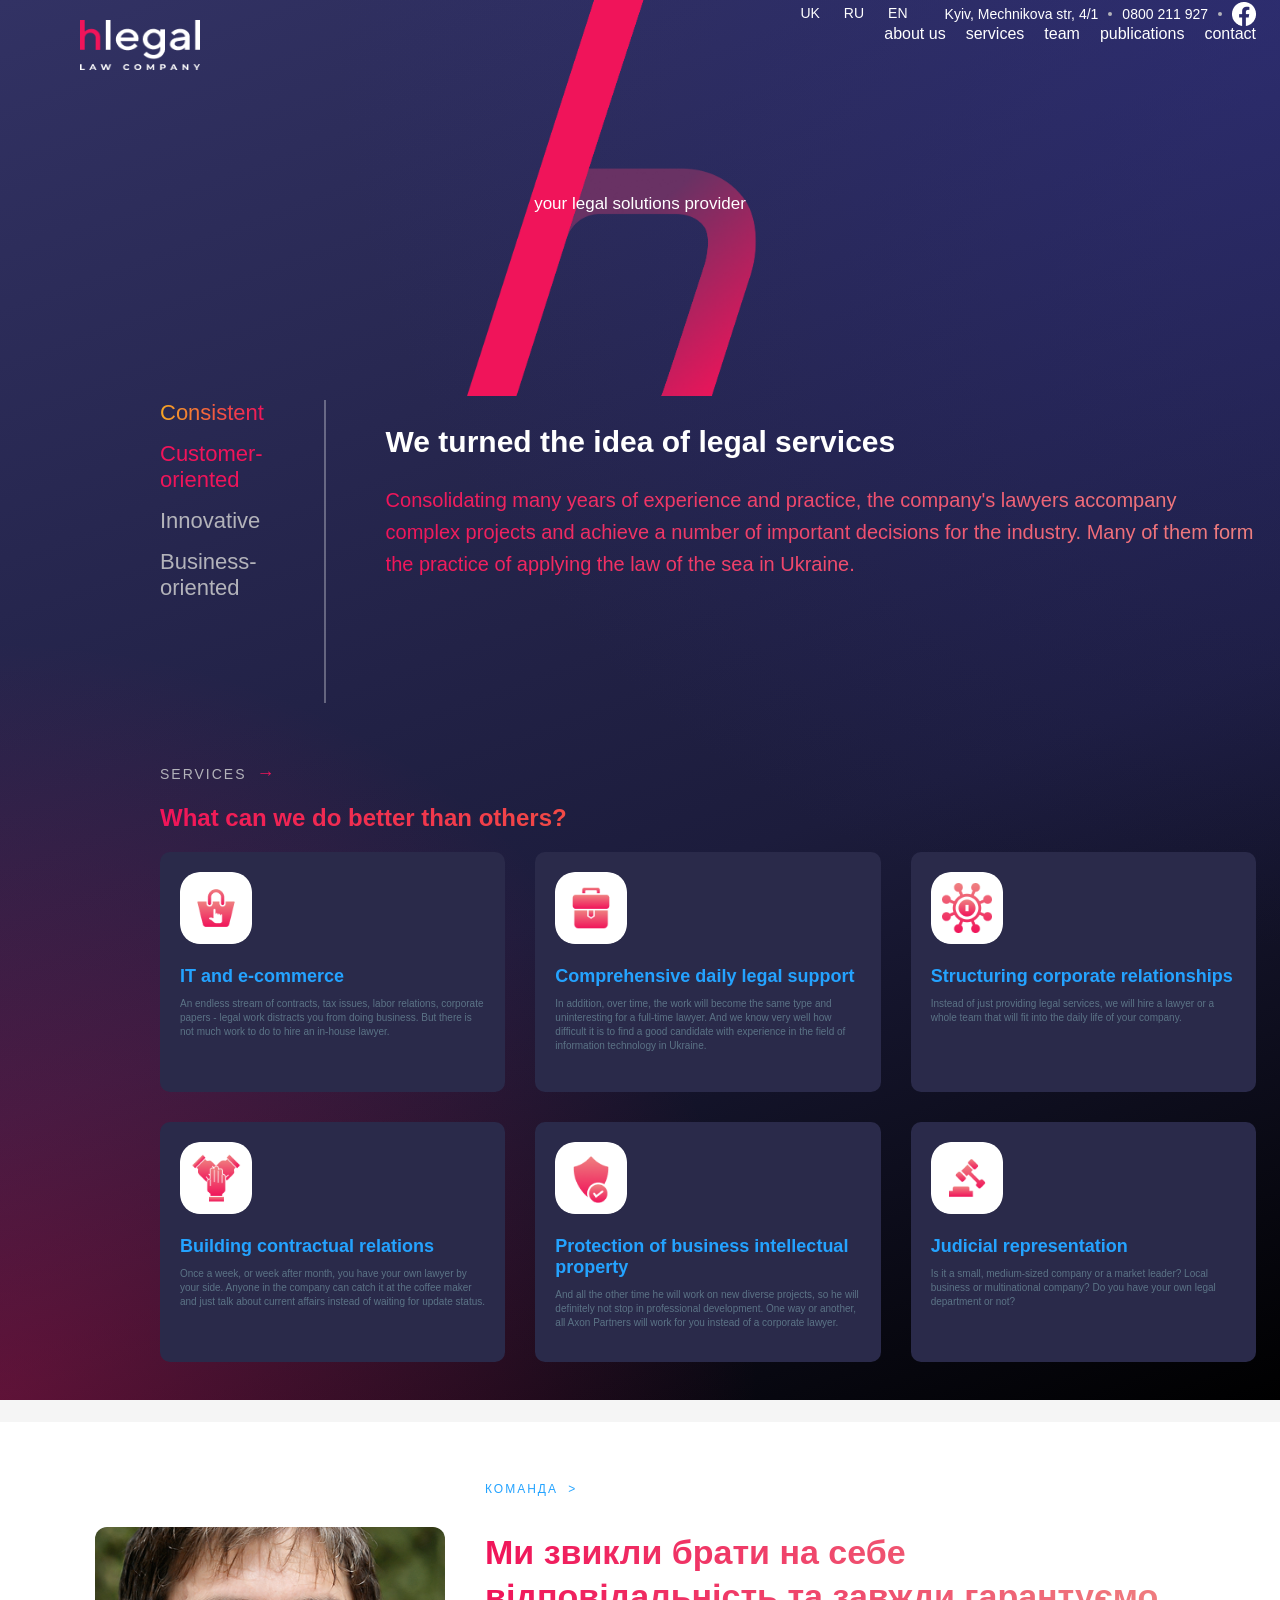
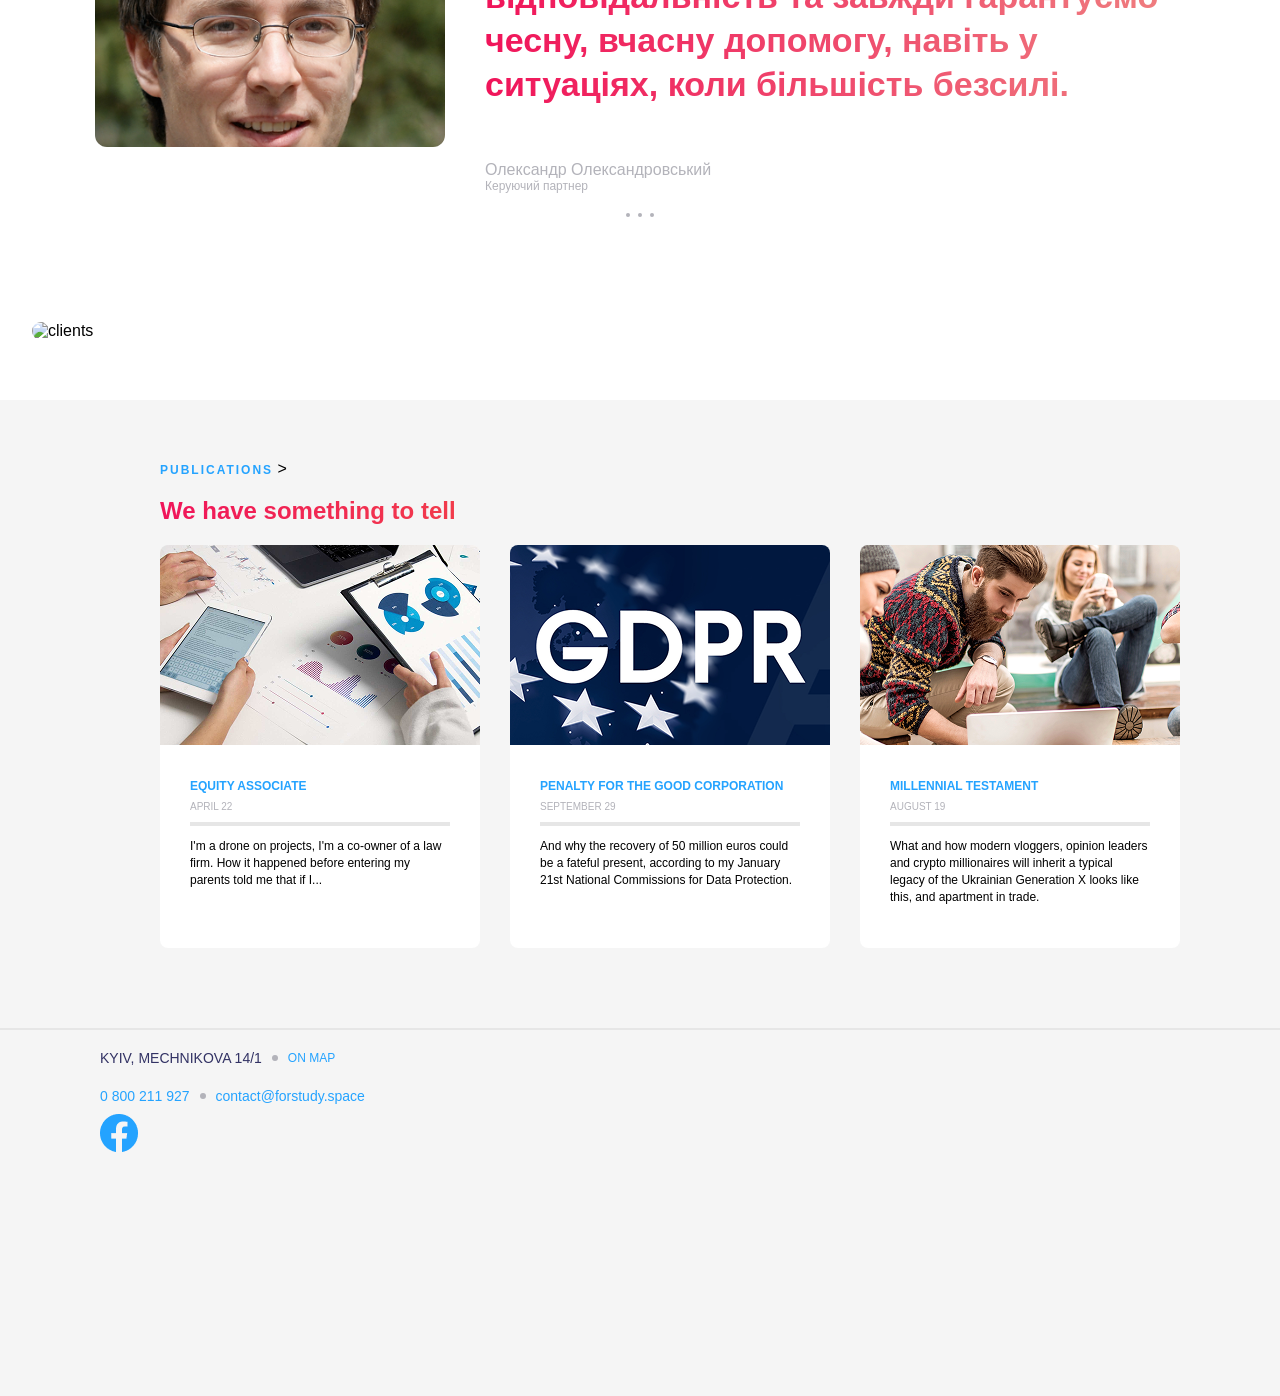
==== commit ed9ef3c9: "Add files via upload" ====
--- a/index.html
+++ b/index.html
@@ -1,402 +1,269 @@
 <!doctype html>
-<html>
+<html lang="en">
   <head>
-    <link rel="stylesheet" href="styles/styles.css" />
+    <meta charset="UTF-8" />
+    <title>Hlegal</title>
+    <link rel="stylesheet" href="style.css" />
   </head>
-
   <body>
     <header class="header">
-      <img src="images/Logo (1).svg" class="logo" />
-
-      <nav class="menu">
-        <a>Home</a>
-        <a>Shop</a>
-
-        <div class="dropdown">
-          <a class="active">Plant Care</a>
-
-          <!-- 1 уровень -->
-          <div class="submenu">
-            <div>Drainage</div>
-            <div>Fungicides</div>
-            <div>Fertilizer</div>
-
-            <!-- 2 уровень -->
-            <div class="has-submenu active">
-              Priming
-              <span class="arrow">›</span>
-
-              <div class="sub-submenu">
-                <div>Universal</div>
-                <div>For Ficus</div>
-                <div>For Cacti</div>
-                <div>For Citrus</div>
-                <div>For those in bloom</div>
-                <div>For Orchids</div>
+      <div class="container header__inner">
+        <img src="images/logo.png" alt="logo" class="header__logo-img" />
+        <div class="header__top">
+          <div class="header__lang">
+            <span>UK</span>
+            <span>RU</span>
+            <span>EN</span>
+          </div>
+
+          <div class="header__info">
+            <span>Kyiv, Mechnikova str, 4/1</span>
+            <span class="dot"></span>
+            <span>0800 211 927</span>
+            <span class="dot"></span>
+            <img src="images/facebook.png" alt="fb" />
+          </div>
+        </div>
+
+        <nav class="header__nav">
+          <a href="#">about us</a>
+          <a href="#">services</a>
+          <a href="#">team</a>
+          <a href="#">publications</a>
+          <a href="#">contact</a>
+        </nav>
+      </div>
+    </header>
+
+    <main>
+      <section class="hero">
+        <img src="images/h-letter.png" class="hero__bg" alt="" />
+        <div class="hero__content">
+          <h1>your legal solutions provider</h1>
+        </div>
+      </section>
+      <section class="about">
+        <div class="container about__inner">
+          <ul class="about__list">
+            <li>Consistent</li>
+            <li class="active">Customer-oriented</li>
+            <li>Innovative</li>
+            <li>Business-oriented</li>
+          </ul>
+
+          <div class="about__divider"></div>
+
+          <div class="about__content">
+            <h2>We turned the idea of legal services</h2>
+            <p>
+              Consolidating many years of experience and practice, the company's
+              lawyers accompany complex projects and achieve a number of
+              important decisions for the industry. Many of them form the
+              practice of applying the law of the sea in Ukraine.
+            </p>
+          </div>
+        </div>
+      </section>
+
+      <section class="services">
+        <div class="container">
+          <div class="services__top">
+            <span class="services__label">SERVICES</span>
+            <span class="services__arrow">→</span>
+          </div>
+          <h2>What can we do better than others?</h2>
+
+          <div class="services__grid">
+            <div class="card">
+              <img src="images/it.png" alt="" />
+              <h3>IT and e-commerce</h3>
+              <p>
+                An endless stream of contracts, tax issues, labor relations,
+                corporate papers - legal work distracts you from doing business.
+                But there is not much work to do to hire an in-house lawyer.
+              </p>
+            </div>
+
+            <div class="card">
+              <img src="images/legal.png" alt="" />
+              <h3>Comprehensive daily legal support</h3>
+              <p>
+                In addition, over time, the work will become the same type and
+                uninteresting for a full-time lawyer. And we know very well how
+                difficult it is to find a good candidate with experience in the
+                field of information technology in Ukraine.
+              </p>
+            </div>
+
+            <div class="card">
+              <img src="images/corporate.png" alt="" />
+              <h3>Structuring corporate relationships</h3>
+              <p>
+                Instead of just providing legal services, we will hire a lawyer
+                or a whole team that will fit into the daily life of your
+                company.
+              </p>
+            </div>
+
+            <div class="card">
+              <img src="images/contracts.png" alt="" />
+              <h3>Building contractual relations</h3>
+              <p>
+                Once a week, or week after month, you have your own lawyer by
+                your side. Anyone in the company can catch it at the coffee
+                maker and just talk about current affairs instead of waiting for
+                update status.
+              </p>
+            </div>
+
+            <div class="card">
+              <img src="images/ip.png" alt="" />
+              <h3>Protection of business intellectual property</h3>
+              <p>
+                And all the other time he will work on new diverse projects, so
+                he will definitely not stop in professional development. One way
+                or another, all Axon Partners will work for you instead of a
+                corporate lawyer.
+              </p>
+            </div>
+
+            <div class="card">
+              <img src="images/court.png" alt="" />
+              <h3>Judicial representation</h3>
+              <p>
+                Is it a small, medium-sized company or a market leader? Local
+                business or multinational company? Do you have your own legal
+                department or not?
+              </p>
+            </div>
+          </div>
+        </div>
+      </section>
+
+      <section class="team">
+        <div class="team__inner">
+          <img src="images/person.jpg" alt="" />
+          <div class="team__text">
+            <span class="team__label"
+              >КОМАНДА <span class="arrow">></span></span
+            >
+            <p>
+              Ми звикли брати на себе відповідальність та завжди гарантуємо
+              чесну, вчасну допомогу, навіть у ситуаціях, коли більшість
+              безсилі.
+            </p>
+            <span class="team__name"> Олександр Олександровський</span>
+            <span class="team__role">Керуючий партнер</span>
+          </div>
+        </div>
+        <div class="team__dots">
+          <span class="dot active"></span>
+          <span class="dot"></span>
+          <span class="dot"></span>
+        </div>
+        <div class="trust">
+          <p class="trust__title"></p>
+        </div>
+        <div class="trust__image">
+          <img src="images/clients.jpg" alt="clients" />
+        </div>
+      </section>
+
+      <section class="blog">
+        <div class="container">
+          <div class="posts-header">
+            <div class="posts-header__top">
+              <span class="posts-header__label">PUBLICATIONS</span>
+              <span class="posts-header__arrow">></span>
+            </div>
+
+            <h2 class="posts-header__title">We have something to tell</h2>
+          </div>
+
+          <div class="blog__grid">
+            <div class="post">
+              <img src="images/Cover.png" />
+              <div class="post__text">
+                <span class="post__tag">EQUITY ASSOCIATE</span>
+
+                <span class="post__date">APRIL 22</span>
+
+                <div class="post__separator"></div>
+
+                <p class="post__content">
+                  I'm a drone on projects, I'm a co-owner of a law firm. How it
+                  happened before entering my parents told me that if I...
+                </p>
               </div>
             </div>
-          </div>
-        </div>
-
-        <a>Blogs</a>
-      </nav>
-
-      <button class="login">
-        <img src="images/login-icon.png" class="login-icon" />
-        Login
-      </button>
-    </header>
-
-    <section class="banner">
-      <div class="text">
-        <p class="welcome">WELCOME TO GREENSHOP</p>
-
-        <h1>
-          LET'S MAKE A<br />
-          <span class="line">BETTER PLANET</span>
-        </h1>
-
-        <p class="description">
-          We are an online plant shop offering a wide range of cheap and trendy
-          plants. Use our plants to create an unique Urban Jungle. Order your
-          favorite plants!
-        </p>
-
-        <button class="shop-btn">SHOP NOW</button>
-      </div>
-
-      <div class="image">
-        <img src="images/Frame 1.png" class="logo" />
-      </div>
-    </section>
-    <div class="container">
-      <div class="left">
-        <div class="categories">
-          <h3>Categories</h3>
-
-          <ul>
-            <li>House Plants</li>
-            <li>Potter Plants</li>
-            <li>Seeds</li>
-            <li>Small Plants</li>
-            <li>Big Plants</li>
-            <li>Succulents</li>
-            <li>Terrariums</li>
-            <li>Gardening</li>
-            <li>Accessories</li>
-          </ul>
-        </div>
-
-        <div class="shop">
-          <!-- блок фильтров -->
-          <div class="filters">
-            <div>
-              <span class="active">All Plants</span>
-              <span>New Arrivals</span>
-              <span>Sale</span>
-            </div>
-
-            <div class="sort">Short by: Default sorting</div>
-          </div>
-          <!-- блок карточек -->
-          <div class="card">
-            <img src="images/plant1.png" />
-            <p class="name">Barberton Daisy</p>
-            <p class="price">$119.00</p>
-          </div>
-
-          <div class="card">
-            <div class="card-img">
-              <img src="images/plant2.png" />
-
-              <div class="icons">
-                <img src="images/cart.png" />
-                <img src="images/like.png" />
-                <img src="images/search.png" />
+
+            <div class="post">
+              <img src="images/im.png" />
+              <div class="post__text">
+                <span class="post__tag">PENALTY FOR THE GOOD CORPORATION</span>
+
+                <span class="post__date">SEPTEMBER 29</span>
+
+                <div class="post__separator"></div>
+
+                <p class="post__content">
+                  And why the recovery of 50 million euros could be a fateful
+                  present, according to my January 21st National Commissions for
+                  Data Protection.
+                </p>
               </div>
             </div>
 
-            <p class="name">Angel Wing Begonia</p>
-            <p class="price">$169.00</p>
-          </div>
-
-          <div class="card">
-            <div class="card-img">
-              <div class="sale">13% OFF</div>
-
-              <img src="images/plant3.png" />
-            </div>
-
-            <p class="name">African Violet</p>
-
-            <p class="price">
-              <span class="new">$199.00</span>
-              <span class="old">$229.00</span>
-            </p>
-          </div>
-
-          <div class="card">
-            <img src="images/plant4.png" />
-            <p class="name">Beach Spider Lily</p>
-            <p class="price">$129.00</p>
-          </div>
-
-          <div class="card">
-            <img src="images/plant5.png" />
-            <p class="name">Blushing Bromeliad</p>
-            <p class="price">$139.00</p>
-          </div>
-          <div class="card">
-            <img src="images/plant6.png" />
-            <p class="name">Aluminum Plant</p>
-            <p class="price">$179.00</p>
-          </div>
-
-          <div class="card">
-            <img src="images/plant7.png" />
-            <p class="name">Bird's Nest Fern</p>
-            <p class="price">$99.00</p>
-          </div>
-
-          <div class="card">
-            <img src="images/plant8.png" />
-            <p class="name">Broadleaf Lady Palm</p>
-            <p class="price">$59.00</p>
-          </div>
-
-          <div class="card">
-            <img src="images/plant9.png" />
-            <p class="name">Chinese Evergreen</p>
-            <p class="price">$39.00</p>
-          </div>
-        </div>
-        <div class="sale-banner">
-          <img src="images/sale.png" />
-        </div>
-        <div class="pagination">
-          <span class="page active">1</span>
-          <span class="page">2</span>
-          <span class="page">3</span>
-          <span class="page">4</span>
-          <span class="page">></span>
+            <div class="post">
+              <img src="images/ii.png" />
+              <div class="post__text">
+                <span class="post__tag">MILLENNIAL TESTAMENT</span>
+
+                <span class="post__date">AUGUST 19</span>
+
+                <div class="post__separator"></div>
+
+                <p class="post__content">
+                  What and how modern vloggers, opinion leaders and crypto
+                  millionaires will inherit a typical legacy of the Ukrainian
+                  Generation X looks like this, and apartment in trade.
+                </p>
+              </div>
+            </div>
+          </div>
+        </div>
+      </section>
+    </main>
+    <div class="footer-top">
+      <div class="footer-separator"></div>
+
+      <div class="footer-info">
+        <!-- 1 строка -->
+        <div class="footer-row">
+          <span class="footer-address">KYIV, MECHNIKOVA 14/1</span>
+          <span class="footer-dot"></span>
+          <span class="footer-map">ON MAP</span>
+        </div>
+
+        <!-- 2 строка -->
+        <div class="footer-row">
+          <span class="footer-separator-small"></span>
+        </div>
+
+        <!-- 3 строка -->
+        <div class="footer-row">
+          <span class="footer-phone">0 800 211 927</span>
+          <span class="footer-dot"></span>
+          <span class="footer-email">contact@forstudy.space</span>
+        </div>
+
+        <div class="footer-social">
+          <img src="images/facebookk.png" alt="" />
         </div>
       </div>
     </div>
-    <html lang="en">
-      <head>
-        <meta charset="UTF-8" />
-        <title>GreenShop</title>
-        <link rel="stylesheet" href="styles/styles.css" />
-      </head>
-
-      <body>
-        <div class="page">
-          <div class="content">
-            <section class="promo">
-              <div class="promo-card">
-                <img src="images/cactus.png" class="promo-img" />
-
-                <div class="promo-text">
-                  <h3>SUMMER CACTUS<br />& SUCCULENTS</h3>
-
-                  <p>
-                    We are an online plant shop offering a wide range of cheap
-                    and trendy plants<br />
-                  </p>
-
-                  <button>Find More →</button>
-                </div>
-              </div>
-
-              <div class="promo-card">
-                <img src="images/plant.png" class="promo-img" />
-
-                <div class="promo-text">
-                  <h3>STYLING TRENDS<br />& MUCH MORE</h3>
-
-                  <p>
-                    We are an online plant shop offering a wide range of cheap
-                    and trendy plants<br />
-                  </p>
-
-                  <button>Find More →</button>
-                </div>
-              </div>
-            </section>
-
-            <section class="blog">
-              <h2>Our Blog Posts</h2>
-
-              <p class="blog-sub">
-                We are an online plant shop offering a wide range of cheap and
-                trendy plants.
-              </p>
-
-              <div class="blog-cards">
-                <div class="blog-card">
-                  <img src="images/blog1.png" />
-                  <span class="date">September 12 | Read in 6 minutes</span>
-                  <h4>
-                    Cactus & Succulent<br />
-                    Care Tips
-                  </h4>
-                  <p>
-                    Cacti are succulents are easy care<br />
-                    plants for any home or patio.
-                  </p>
-                  <a href="#">Read More →</a>
-                </div>
-
-                <div class="blog-card">
-                  <img src="images/blog2.png" />
-                  <span class="date">September 13 | Read in 2 minutes</span>
-                  <h4>Top 10 Succulents for Your Home</h4>
-                  <p>
-                    Best in hanging baskets. Prefers<br />
-                    medium to high light.
-                  </p>
-                  <a href="#">Read More →</a>
-                </div>
-
-                <div class="blog-card">
-                  <img src="images/blog3.png" />
-                  <span class="date">September 15 | Read in 3 minutes</span>
-                  <h4>Cacti & Succulent Care Tips</h4>
-                  <p>
-                    Cacti and succulents thrive in<br />
-                    containers and because most are...
-                  </p>
-                  <a href="#">Read More →</a>
-                </div>
-
-                <div class="blog-card">
-                  <img src="images/blog4.png" />
-                  <span class="date">September 15 | Read in 2 minutes</span>
-                  <h4>
-                    Best Houseplants<br />
-                    Room By Room
-                  </h4>
-                  <p>
-                    The benefits of houseplants are endless,<br />
-                    in addition...
-                  </p>
-                  <a href="#">Read More →</a>
-                </div>
-              </div>
-            </section>
-          </div>
-        </div>
-      </body>
-    </html>
-
-    <html lang="en">
-      <head>
-        <meta charset="UTF-8" />
-        <title>GreenShop</title>
-
-        <!-- подключение CSS -->
-        <link rel="stylesheet" href="styles/styles.css" />
-      </head>
-      <body>
-        <footer class="footer">
-          <!-- ===== верх ===== -->
-          <div class="footer-top">
-            <div class="feature">
-              <div class="icon"></div>
-              <h3>Garden Care</h3>
-              <p>
-                We are an online plant shop offering a wide range of cheap and
-                trendy plants.
-              </p>
-            </div>
-
-            <div class="feature">
-              <div class="icon"></div>
-              <h3>Plant Renovation</h3>
-              <p>
-                We are an online plant shop offering a wide range of cheap and
-                trendy plants.
-              </p>
-            </div>
-
-            <div class="feature">
-              <div class="icon"></div>
-              <h3>Watering Garden</h3>
-              <p>
-                We are an online plant shop offering a wide range of cheap and
-                trendy plants.
-              </p>
-            </div>
-
-            <div class="newsletter">
-              <h3>Would you like to join newsletters?</h3>
-
-              <div class="input-box">
-                <input type="text" placeholder="enter your email address..." />
-                <button>Join</button>
-              </div>
-
-              <p>
-                We usually post offers and challenges in newsletter Were your
-                online houseplant destination. We offer a wide range of
-                houseplants and accessories shipped directly from our (green)
-                house to yours!
-              </p>
-            </div>
-          </div>
-
-          <!-- ===== зелёный блок ===== -->
-          <div class="footer-middle"></div>
-
-          <!-- ===== низ ===== -->
-          <div class="footer-bottom">
-            <div class="column">
-              <h4>My Account</h4>
-              <p>My Account</p>
-              <p>Our stores</p>
-              <p>Contact us</p>
-              <p>Career</p>
-              <p>Specials</p>
-            </div>
-
-            <div class="column">
-              <h4>Help & Guide</h4>
-              <p>Help Center</p>
-              <p>How to Buy</p>
-              <p>Shipping & Delivery</p>
-              <p>Product Policy</p>
-              <p>How to Return</p>
-            </div>
-
-            <div class="column">
-              <h4>Categories</h4>
-              <p>House Plants</p>
-              <p>Potter Plants</p>
-              <p>Seeds</p>
-              <p>Small Plants</p>
-              <p>Accessories</p>
-            </div>
-
-            <div class="column">
-              <h4>Social Media</h4>
-
-              <div class="socials">
-                <div></div>
-                <div></div>
-                <div></div>
-                <div></div>
-                <div></div>
-              </div>
-
-              <p>We accept</p>
-              <div class="payments"></div>
-            </div>
-          </div>
-
-          <!-- копирайт -->
-          <div class="copyright">© 2021 GreenShop. All Rights Reserved.</div>
-        </footer>
-      </body>
-    </html>
+    <footer class="footer">
+      <div class="container"></div>
+    </footer>
   </body>
 </html>
--- a/style.css
+++ b/style.css
@@ -0,0 +1,618 @@
+@charset "UTF-8";
+body {
+  margin: 0;
+  font-family: Arial;
+  background: whitesmoke;
+  min-height: 100vh;
+  padding-bottom: 200px;
+}
+
+.container {
+  max-width: 1600px;
+  margin: 0 auto;
+  padding: 0 160px;
+  padding-right: 0;
+  margin-right: 24px;
+}
+
+/* HEADER */
+.header {
+  position: absolute;
+  width: 100%;
+  top: 0;
+  z-index: 10;
+}
+.header__inner {
+  height: auto;
+  display: flex;
+  justify-content: space-between;
+  align-items: center;
+}
+.header__nav a {
+  margin-left: 20px;
+  color: white;
+  text-decoration: none;
+}
+.header__nav a:hover {
+  color: #f0145a;
+}
+
+/* HERO */
+.hero {
+  min-height: 1150px;
+  padding-bottom: 250px;
+  display: flex;
+  justify-content: center;
+  align-items: flex-start;
+  position: relative;
+  z-index: 1;
+  background: radial-gradient(circle at bottom left, rgba(240, 20, 90, 0.35), transparent 40%), radial-gradient(circle at top right, rgba(50, 50, 150, 0.4), transparent 50%), linear-gradient(160deg, #323264 0%, #1c1c3c 60%, #000 100%);
+}
+
+.hero__bg {
+  position: absolute;
+  top: 0;
+  left: 50%;
+  transform: translateX(-50%);
+  width: 27%;
+  max-width: 872px;
+  height: auto;
+  z-index: 1;
+}
+
+.hero__content {
+  position: relative;
+  z-index: 2;
+  margin-top: 180px;
+}
+
+.hero h1 {
+  font-size: 17px;
+  color: white;
+  text-align: center;
+  font-weight: 100;
+}
+
+/* FEATURES */
+.features {
+  padding: 0 280px;
+  margin-top: -120px;
+  position: relative;
+  z-index: 3;
+}
+.features__list {
+  display: flex;
+  gap: 30px;
+  list-style: none;
+  color: white;
+  font-size: 18px;
+}
+.features .active {
+  color: #f0145a;
+}
+
+/* SERVICES */
+.services {
+  padding: 60px 0;
+  margin-top: 0 !important;
+  color: white;
+  position: relative;
+  z-index: 2;
+}
+
+.services__grid {
+  display: grid;
+  grid-template-columns: repeat(3, 1fr);
+  gap: 30px;
+  max-width: 1100px;
+  margin: 0 auto;
+  justify-content: center;
+  align-items: start;
+}
+
+.card {
+  padding: 20px;
+  background: #2a2a4a;
+  border-radius: 10px;
+  min-height: 200px;
+}
+.card:hover {
+  transform: translateY(-5px);
+}
+.card h3 {
+  color: #24a3ff;
+  font-size: 18px;
+  margin-bottom: 10px;
+}
+.card p {
+  font-size: 10px;
+  color: hsl(206, 19%, 44%);
+  line-height: 1.4;
+}
+
+/* TEAM */
+.team {
+  padding: 60px 0;
+  background: white;
+}
+.team__inner {
+  display: flex;
+  gap: 40px;
+  align-items: center;
+  justify-content: center;
+}
+.team__text {
+  display: flex;
+  flex-direction: column;
+  max-width: 700px;
+}
+.team__label {
+  font-size: 12px;
+  letter-spacing: 2px;
+  color: #24a3ff;
+}
+.team__label .arrow {
+  color: #24a3ff;
+  margin-left: 5px;
+}
+.team p {
+  font-size: 38px;
+  font-weight: 700;
+  line-height: 1.2;
+  background: linear-gradient(90deg, #f0145a, #ef8080);
+  -webkit-background-clip: text;
+  -webkit-text-fill-color: transparent;
+}
+.team__name {
+  margin-top: 20px;
+  color: #b3b3ba;
+  font-weight: 500;
+  font-size: 16px;
+}
+.team__role {
+  font-size: 12px;
+  color: #b3b3ba;
+  font-weight: 300;
+}
+.team img {
+  width: 350px;
+  height: 220px;
+  -o-object-fit: cover;
+     object-fit: cover;
+  border-radius: 12px;
+}
+.team .team__dots {
+  display: flex;
+  justify-content: center;
+  gap: 8px;
+  margin-top: 20px;
+}
+.team .team .dot {
+  width: 14px;
+  height: 14px;
+  border-radius: 50%;
+  background: #24a3ff;
+  opacity: 1;
+}
+
+/* CLIENTS */
+.clients {
+  padding: 60px 0;
+}
+.clients__grid {
+  display: grid;
+  grid-template-columns: repeat(4, 1fr);
+  gap: 10px;
+}
+.clients .client {
+  height: 120px;
+  background: #ccc;
+  border-radius: 12px;
+}
+
+/* BLOG */
+.blog {
+  padding: 60px 0;
+}
+.blog__grid {
+  display: flex;
+  gap: 30px;
+}
+
+.post {
+  width: 513px;
+  border-radius: 8px;
+  overflow: hidden;
+  background: #fff;
+}
+.post img {
+  width: 100%;
+  height: 200px;
+  -o-object-fit: cover;
+     object-fit: cover;
+}
+.post__text {
+  padding: 30px;
+}
+
+/* FOOTER */
+.footer {
+  padding: 10px 160px 30px;
+}
+
+/* 📱 АДАПТИВ */
+@media (max-width: 1024px) {
+  .container {
+    padding: 0 40px;
+  }
+  .services__grid {
+    grid-template-columns: 1fr 1fr;
+  }
+  .blog__grid {
+    flex-direction: column;
+  }
+}
+@media (max-width: 768px) {
+  .services__grid {
+    grid-template-columns: 1fr;
+  }
+  .clients__grid {
+    grid-template-columns: 1fr 1fr;
+  }
+}
+.header__inner {
+  display: flex;
+  flex-direction: column;
+  align-items: flex-end;
+}
+
+.header__top {
+  width: 100%;
+  display: flex;
+  justify-content: flex-end;
+  gap: 30px;
+  align-items: flex-end;
+  color: white;
+  font-size: 14px;
+  margin-bottom: 0px;
+}
+
+.header__nav {
+  margin-top: 0px;
+  display: flex;
+  justify-content: flex-end;
+  align-items: flex-start;
+  line-height: 1;
+}
+
+.header__lang {
+  display: flex;
+  gap: 10px;
+}
+.header__lang span {
+  cursor: pointer;
+  transition: 0.3s;
+}
+.header__lang span {
+  cursor: pointer;
+  color: white;
+  padding: 5px 7px;
+  border-radius: 8px;
+  transition: 0.3s;
+}
+.header__lang span:hover {
+  background: #f0145a;
+  color: white;
+}
+
+.header__info {
+  display: flex;
+  align-items: center;
+  gap: 10px;
+}
+.header__info img {
+  width: 24px;
+  height: 24px;
+}
+
+.dot {
+  width: 4px;
+  height: 4px;
+  background: #b3b3ba;
+  border-radius: 50%;
+}
+
+.header__logo {
+  display: none;
+}
+
+.header__logo-img {
+  position: absolute;
+  top: 20px;
+  left: 80px;
+  width: 120px;
+  height: 50px;
+}
+
+.about {
+  margin-top: -1000px !important;
+  position: relative;
+  z-index: 3;
+  color: white;
+}
+.about__inner {
+  display: flex;
+  align-items: flex-start;
+  gap: 60px;
+}
+.about__list {
+  list-style: none;
+  margin: 0;
+  padding: 0;
+  display: flex;
+  flex-direction: column;
+  gap: 15px;
+  font-size: 22px;
+}
+.about__divider {
+  width: 4px;
+  height: 303px;
+  background: rgba(255, 255, 255, 0.3);
+}
+.about h2 {
+  font-size: 30px;
+  font-weight: bold;
+}
+
+.active {
+  color: #f0145a;
+}
+
+.about__list li:nth-child(1) {
+  background: linear-gradient(90deg, #f5a623, #f0145a);
+  -webkit-background-clip: text;
+  -webkit-text-fill-color: transparent;
+  background-clip: text;
+}
+.about__list li:nth-child(3),
+.about__list li:nth-child(4) {
+  color: #b3b3ba;
+}
+
+.services__top {
+  display: flex;
+  align-items: center;
+  gap: 10px;
+  margin-bottom: 10px;
+}
+
+.services__label {
+  color: #b3b3ba;
+  font-size: 14px;
+  letter-spacing: 2px;
+}
+
+.services__arrow {
+  color: #f0145a;
+  font-size: 18px;
+}
+
+.services h2 {
+  background: linear-gradient(90deg, #f0145a, #f5a623);
+  -webkit-background-clip: text;
+  -webkit-text-fill-color: transparent;
+}
+
+.hero {
+  position: relative;
+  z-index: 1;
+}
+
+.about {
+  position: relative;
+  z-index: 3;
+}
+
+.services {
+  position: relative;
+  z-index: 2;
+}
+
+.card img {
+  width: 72px;
+  height: 72px;
+  border-radius: 20px;
+  -o-object-fit: cover;
+     object-fit: cover;
+}
+
+.about__content p {
+  font-size: 20px;
+  line-height: 1.6;
+  background-image: linear-gradient(90deg, #f0145a, #ef8080);
+  -webkit-background-clip: text;
+  background-clip: text;
+  color: transparent;
+  -webkit-text-fill-color: transparent;
+}
+
+.team p {
+  font-size: 34px;
+  font-weight: 700;
+  line-height: 1.3;
+  background: linear-gradient(90deg, #f0145a, #ef8080);
+  -webkit-background-clip: text;
+  -webkit-text-fill-color: transparent;
+}
+
+.trust {
+  margin-top: 20px;
+  display: flex;
+  flex-direction: column;
+  align-items: center;
+  gap: 20px;
+}
+
+.trust__title {
+  font-size: 12px;
+  font-weight: 600;
+  letter-spacing: 2px;
+  text-transform: uppercase;
+  color: #000;
+  width: 209px;
+  height: 17px;
+  text-align: center;
+}
+
+.trust__image {
+  width: 100%;
+  display: flex;
+  justify-content: center;
+}
+
+.trust__image img {
+  width: 95%;
+  max-width: 1500px;
+  height: auto;
+  display: block;
+  margin: 0 auto;
+  -o-object-fit: contain;
+     object-fit: contain;
+}
+
+.post__img {
+  width: 513.33px;
+  height: 200px;
+  -o-object-fit: cover;
+     object-fit: cover;
+  border-radius: 8px 8px 0 0;
+  display: block;
+}
+
+.posts-header__title {
+  background: linear-gradient(90deg, #f0145a, #f5a623);
+  -webkit-background-clip: text;
+  -webkit-text-fill-color: transparent;
+  color: transparent;
+}
+
+.posts-header__label {
+  color: #24a3ff;
+  font-size: 12px;
+  font-weight: 600;
+  letter-spacing: 2px;
+  text-transform: uppercase;
+}
+
+.post__separator {
+  width: 453px;
+  height: 4px;
+  background: #e6e6e6;
+  margin: 10px 0;
+}
+
+.post {
+  width: 320px;
+  border-radius: 8px;
+  overflow: hidden;
+}
+
+.post__tag {
+  color: #24a3ff;
+  font-size: 12px;
+  font-weight: 600;
+  text-transform: uppercase;
+  display: block;
+  margin-bottom: 8px;
+}
+
+.post__date {
+  color: #b3b3ba;
+  font-size: 10px;
+  text-transform: uppercase;
+  display: block;
+  margin-bottom: 10px;
+}
+
+.post__separator {
+  width: 100%;
+  height: 4px;
+  background: #e6e6e6;
+  margin: 10px 0;
+}
+
+.post__content {
+  font-size: 12px;
+  color: #000;
+  line-height: 1.4;
+}
+
+.footer-top {
+  margin-top: 20px;
+}
+
+.footer-separator {
+  width: 100%;
+  max-width: 1600px;
+  height: 2px;
+  background: #e6e6e6;
+  margin: 0 auto 20px;
+}
+
+.footer-info {
+  display: flex;
+  flex-direction: column;
+  align-items: flex-start;
+  gap: 10px;
+  padding-left: 100px;
+}
+
+/* строки */
+.footer-row {
+  display: flex;
+  align-items: center;
+  justify-content: flex-start;
+  gap: 10px;
+}
+
+/* адрес */
+.footer-address {
+  color: #323264;
+  font-size: 14px;
+}
+
+/* точки */
+.footer-dot {
+  width: 6px;
+  height: 6px;
+  background: #b3b3ba;
+  border-radius: 50%;
+}
+
+/* MAP */
+.footer-map {
+  font-size: 12px;
+  color: #24a3ff;
+  text-transform: uppercase;
+}
+
+/* маленький separator */
+.footer-separator-small {
+  width: 100%;
+  max-width: 1600px;
+  height: 2px;
+  background: #e6e6e6;
+}
+
+/* телефон и email */
+.footer-phone,
+.footer-email {
+  font-size: 14px;
+  color: #24a3ff;
+}
+
+/* иконка */
+.footer-social img {
+  width: 38px;
+  height: 38px;
+}/*# sourceMappingURL=style.css.map */
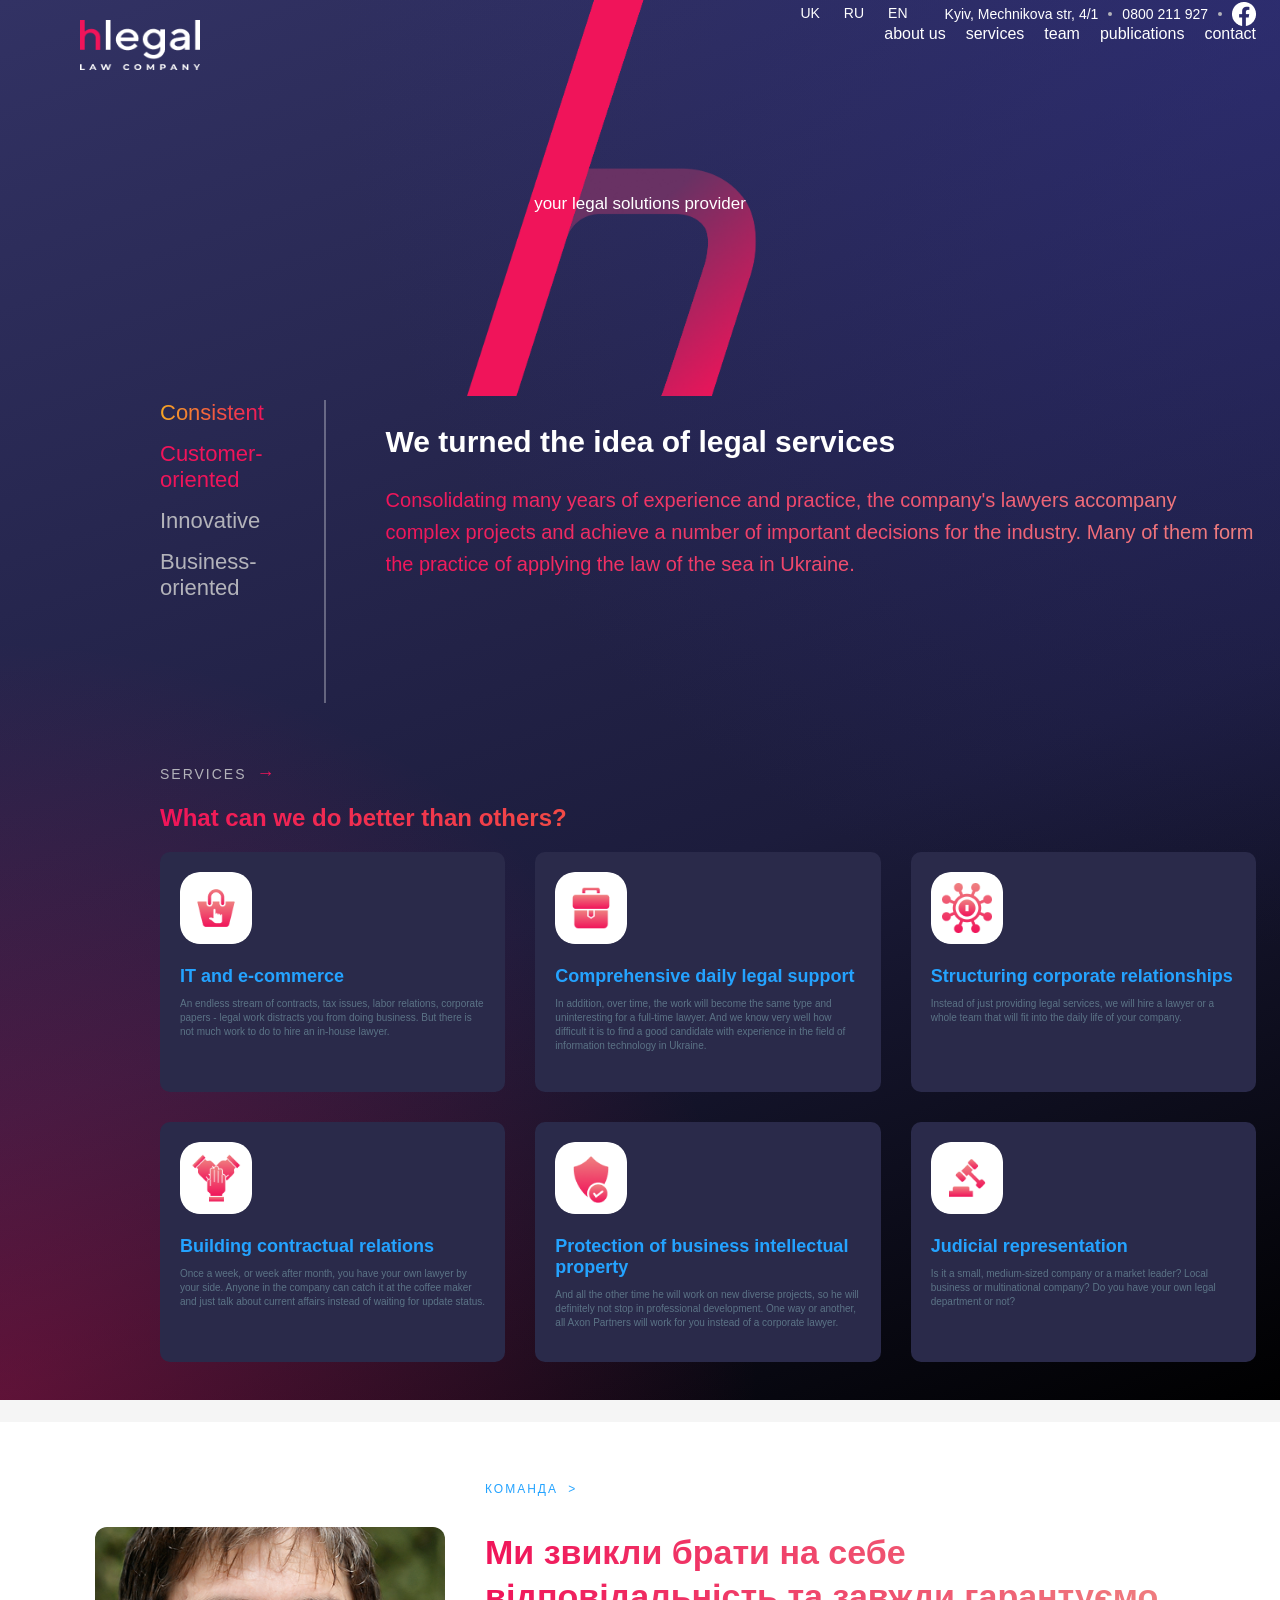
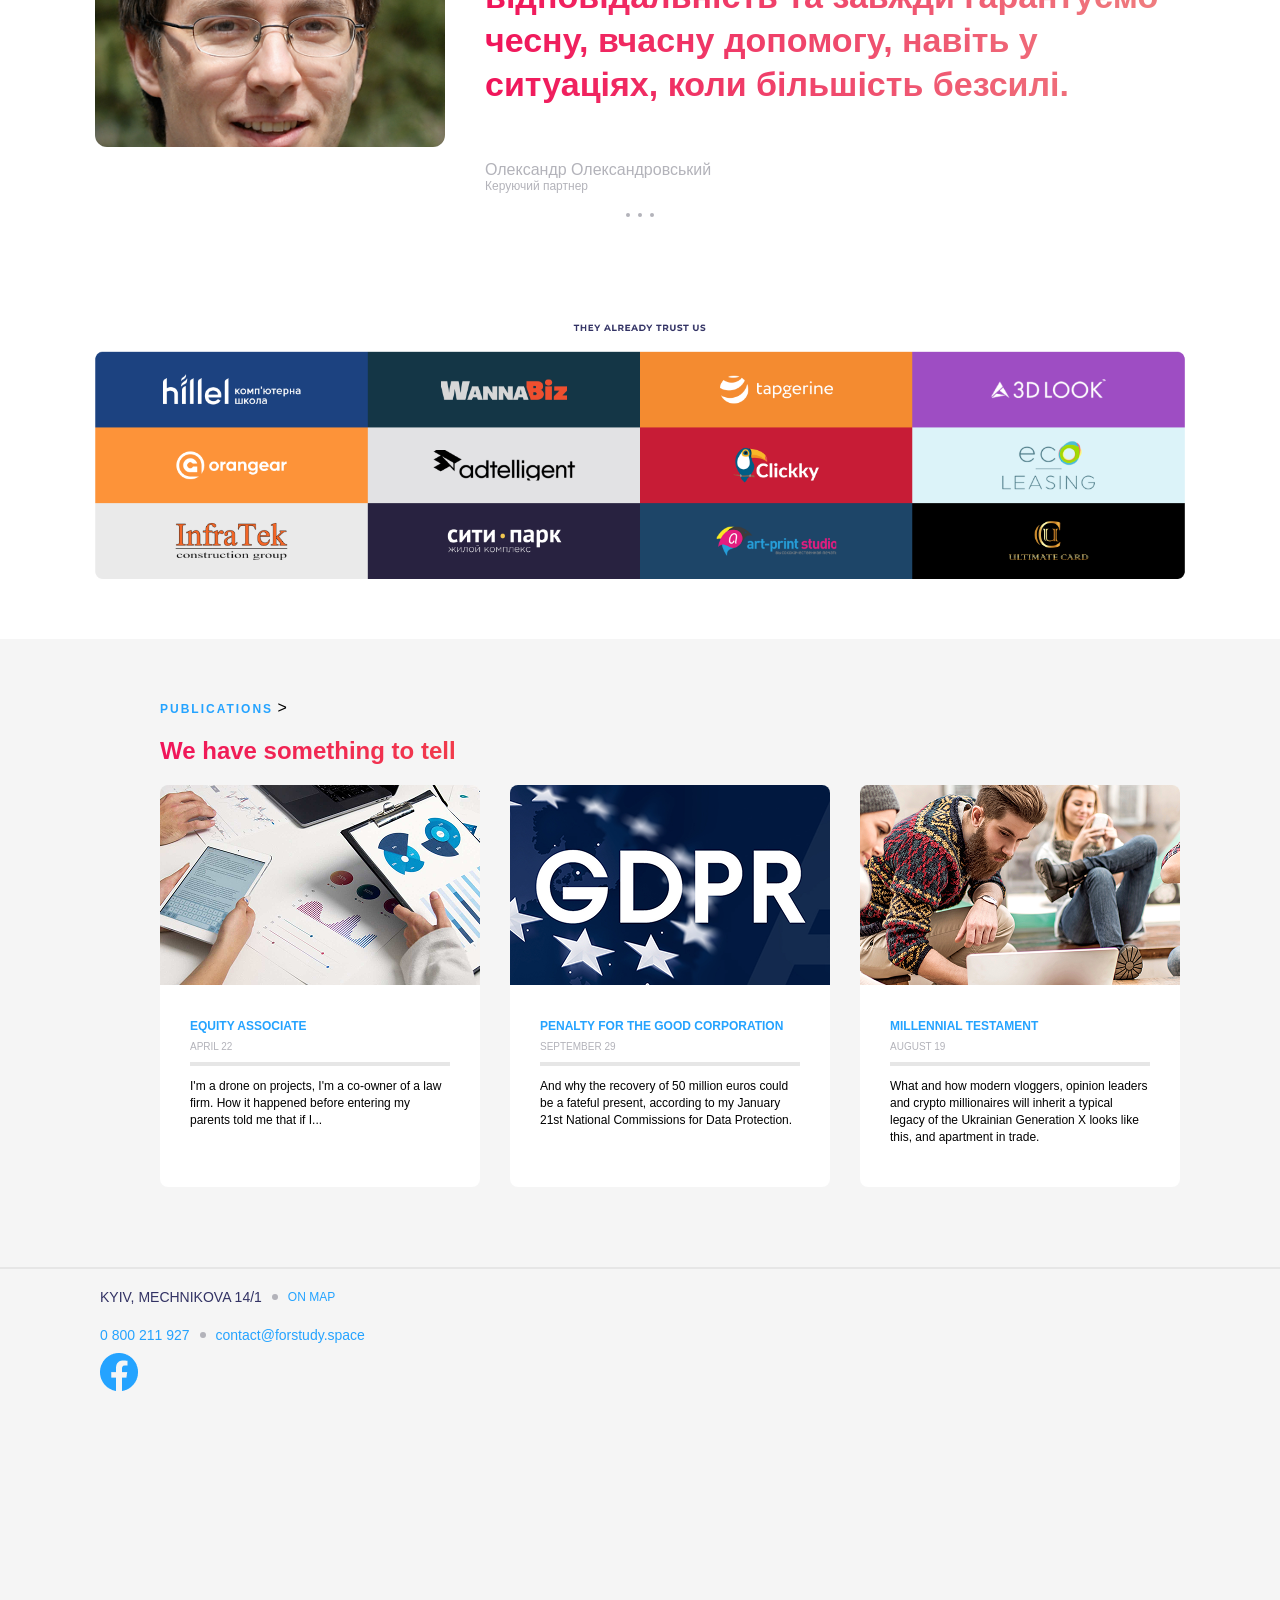
==== commit a513abbe: "Update index.html" ====
--- a/index.html
+++ b/index.html
@@ -165,7 +165,7 @@
           <p class="trust__title"></p>
         </div>
         <div class="trust__image">
-          <img src="images/clients.jpg" alt="clients" />
+          <img src="images/Clients.jpg" alt="clients" />
         </div>
       </section>
 
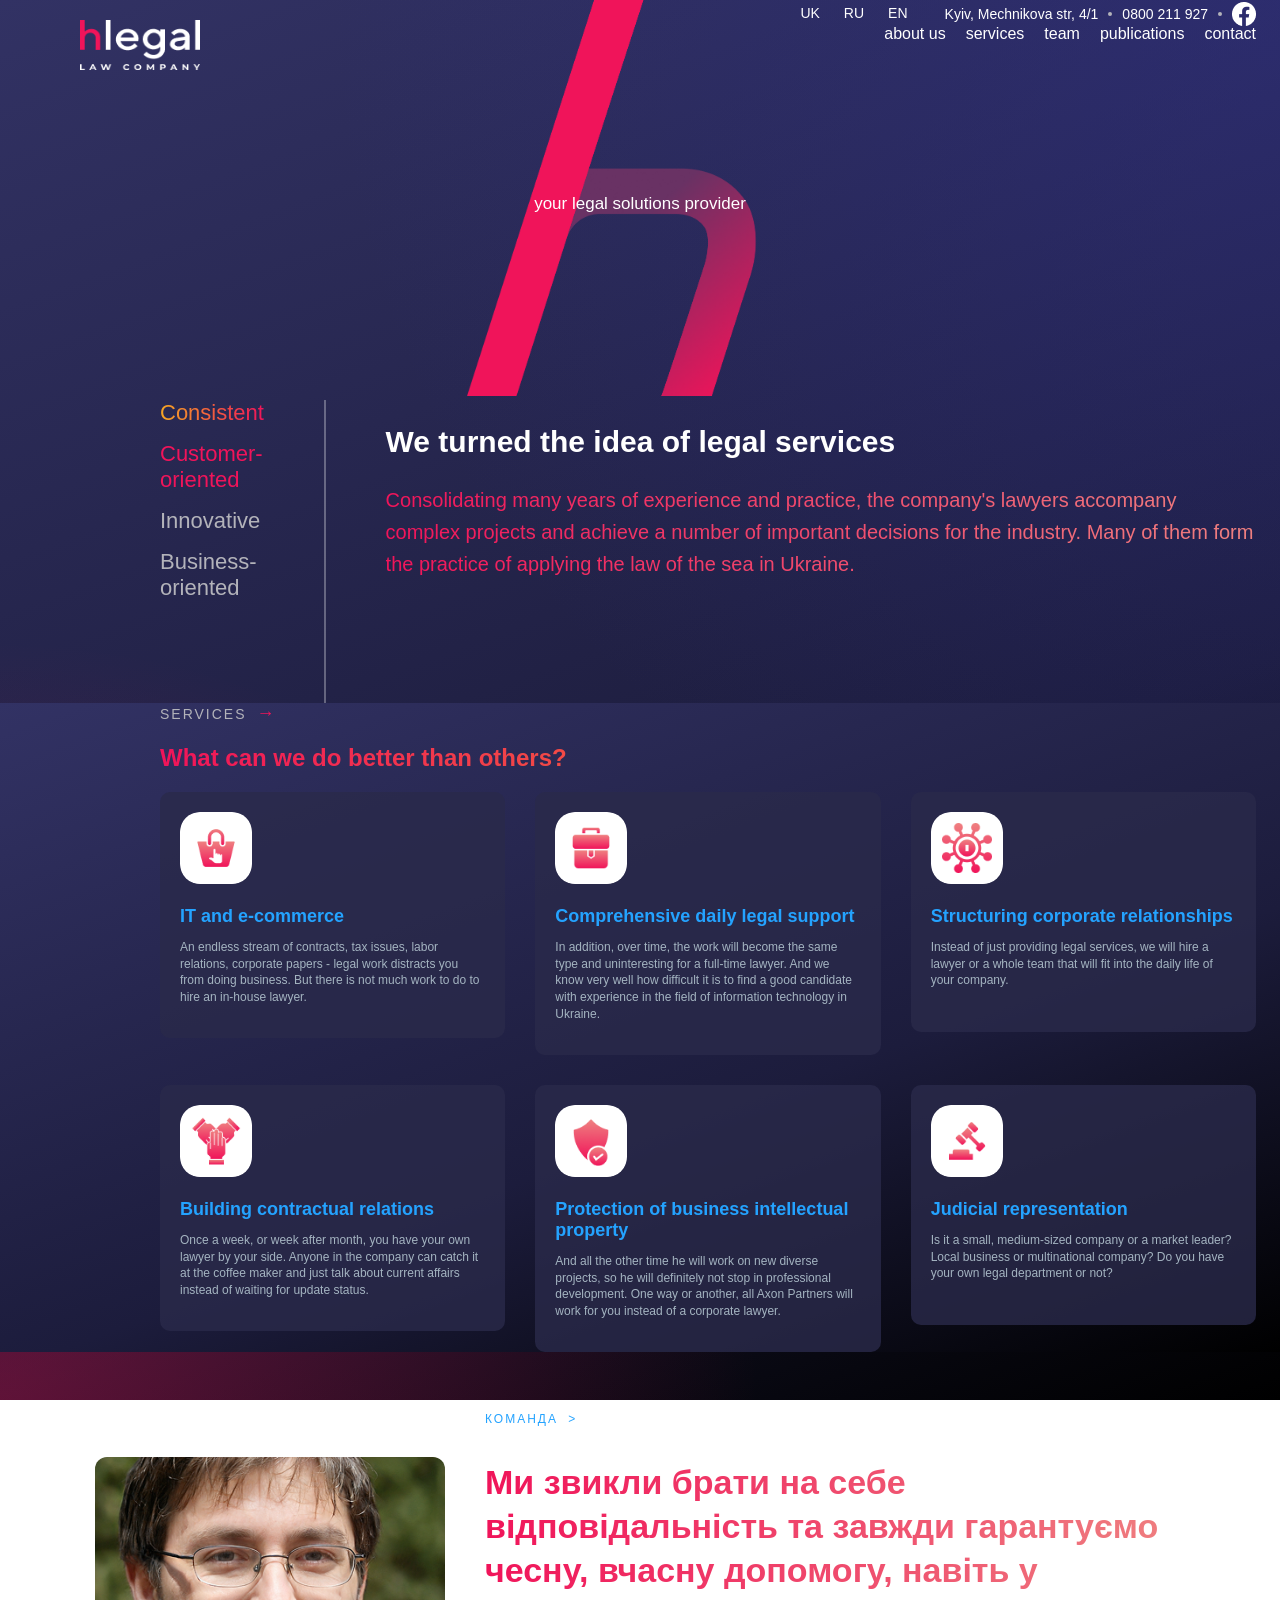
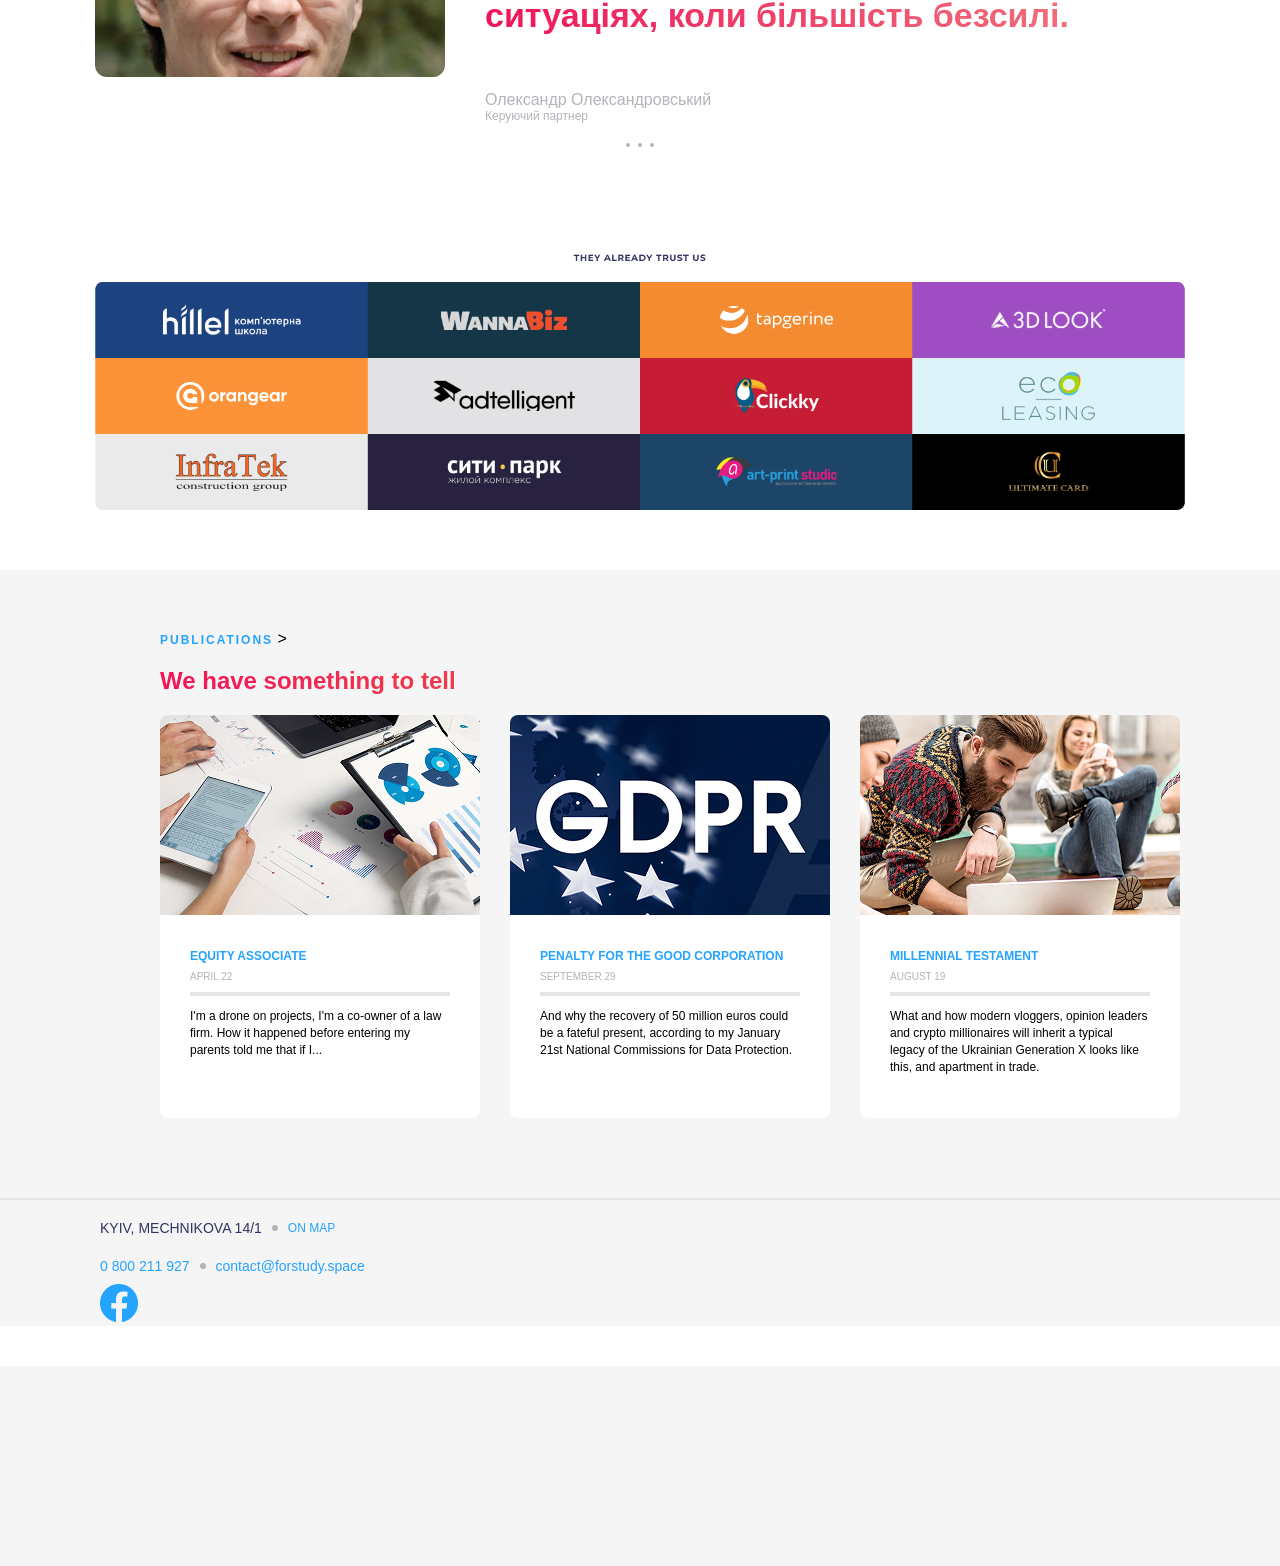
==== commit 6cf3899f: "Add files via upload" ====
--- a/index.html
+++ b/index.html
@@ -27,7 +27,7 @@
 
         <nav class="header__nav">
           <a href="#">about us</a>
-          <a href="#">services</a>
+          <a href="pages/services.html">services</a>
           <a href="#">team</a>
           <a href="#">publications</a>
           <a href="#">contact</a>
--- a/style.css
+++ b/style.css
@@ -615,4 +615,165 @@
 .footer-social img {
   width: 38px;
   height: 38px;
+}
+
+.services {
+  background: linear-gradient(160deg, #323264 0%, #1c1c3c 60%, #000 100%);
+  padding: 60px 0 120px;
+  color: white;
+}
+
+.services__top {
+  display: flex;
+  align-items: center;
+  gap: 10px;
+  margin-bottom: 10px;
+}
+
+.services__label {
+  color: #b3b3ba;
+  font-size: 14px;
+  letter-spacing: 2px;
+  text-transform: uppercase;
+}
+
+.services__arrow {
+  color: #f0145a;
+  font-size: 18px;
+}
+
+.services__title {
+  font-size: 30px;
+  font-weight: 700;
+  background: linear-gradient(90deg, #f0145a, #f5a623);
+  -webkit-background-clip: text;
+  -webkit-text-fill-color: transparent;
+}
+
+.card p {
+  font-size: 12px;
+  color: hsl(206, 19%, 70%);
+  line-height: 1.4;
+}
+
+.card {
+  padding: 20px;
+  background: rgba(42, 42, 74, 0.8);
+  border-radius: 10px;
+}
+
+.services-page {
+  min-height: 100vh;
+}
+.services-page .services-page {
+  margin: 0;
+  padding: 0;
+}
+
+.services-page {
+  margin: 0;
+  padding: 0;
+}
+
+.services-page .header {
+  margin-top: 0;
+}
+
+.services-hero,
+.services-title,
+.services {
+  background: linear-gradient(160deg, #323264 0%, #1c1c3c 60%, #000 100%);
+}
+
+.clients,
+.footer {
+  background: white;
+}
+
+.services-title h2 {
+  margin: 0;
+}
+
+.services-title,
+.services {
+  margin: 0;
+  padding: 0;
+}
+
+.services-page .header__logo-img {
+  position: absolute;
+  top: 20px;
+  left: 10px; /* сдвиг влево */
+  width: 140px; /* ширина */
+  height: auto;
+}
+
+.services-page .clients img {
+  width: 1100px; /* уменьшаем */
+  height: auto;
+  display: block;
+  margin-left: 0; /* влево */
+}
+
+.services-page .clients .container {
+  display: flex;
+  justify-content: flex-start; /* влево */
+}
+
+.services-page .clients img {
+  width: 1100px;
+  height: auto;
+}
+
+.services-page .footer__inner {
+  display: flex;
+  justify-content: flex-start;
+  gap: -50px;
+  align-items: flex-start;
+}
+
+/* левая часть */
+.services-page .footer__address {
+  display: flex;
+  gap: 10px;
+  align-items: center;
+}
+
+.services-page .footer__city {
+  color: #b3b3ba;
+}
+
+.services-page .footer__map {
+  color: #24a3ff;
+}
+
+/* правая часть */
+.services-page .footer__contacts {
+  display: flex;
+  gap: 10px;
+  align-items: center;
+}
+
+.services-page .footer__phone {
+  color: #000;
+}
+
+.services-page .footer__email {
+  color: #24a3ff;
+}
+
+/* иконка */
+.services-page .footer__fb {
+  width: 38px;
+  height: 38px;
+}
+
+.services-page .footer {
+  padding: 20px 0;
+}
+
+.services-page .footer__left,
+.services-page .footer__right {
+  display: flex;
+  flex-direction: column;
 }/*# sourceMappingURL=style.css.map */
